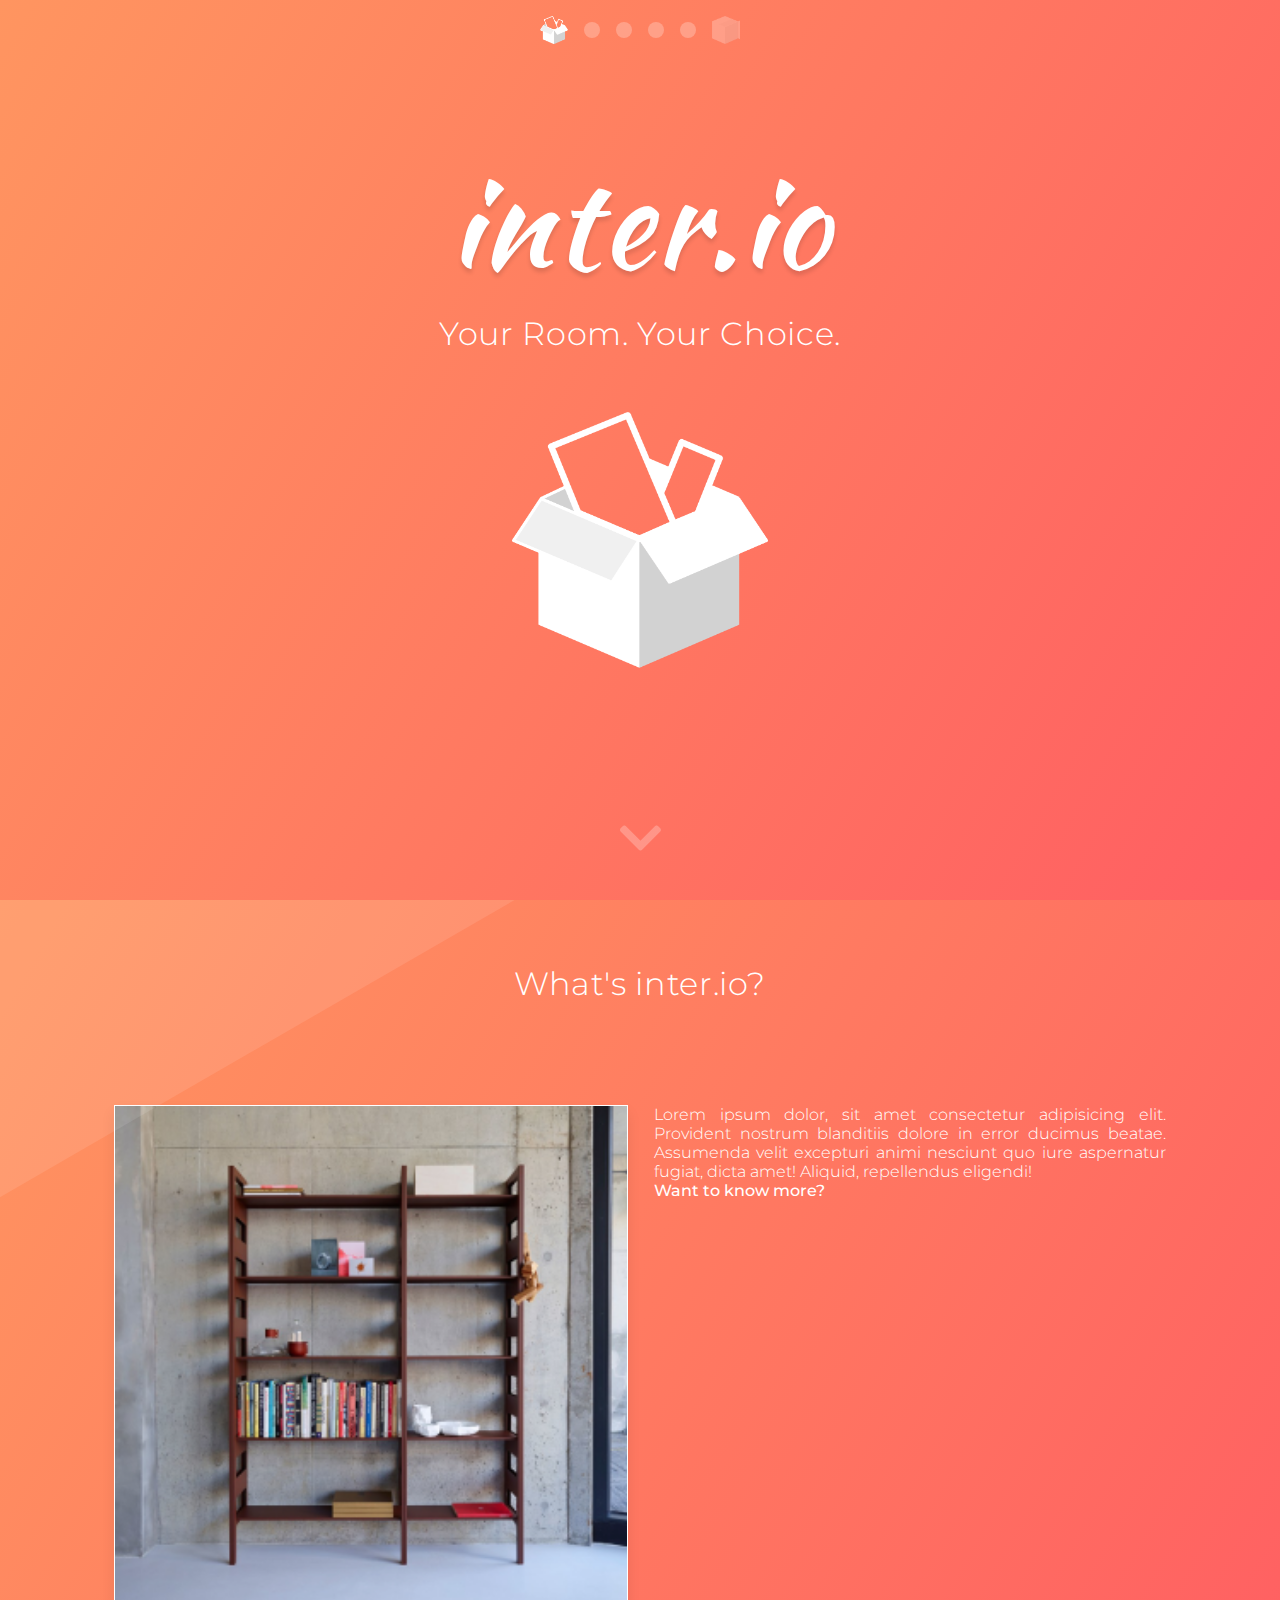
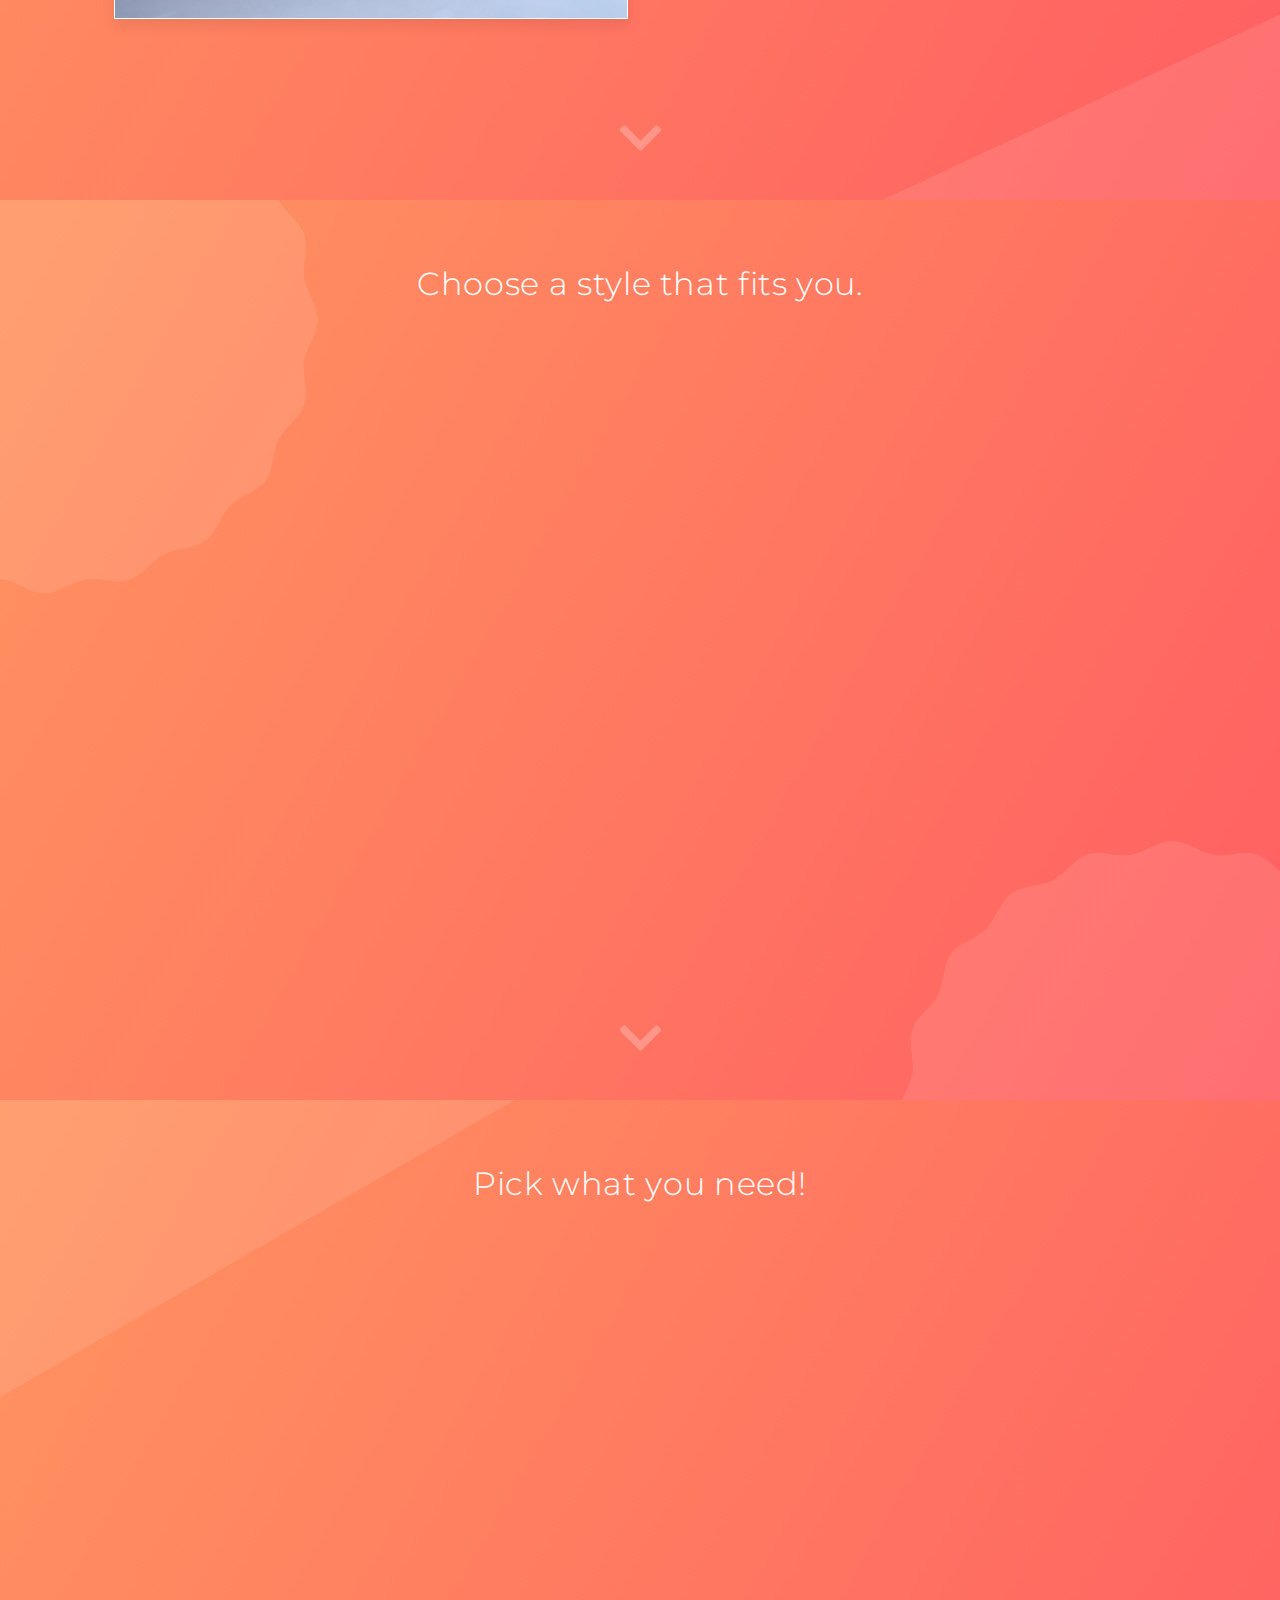
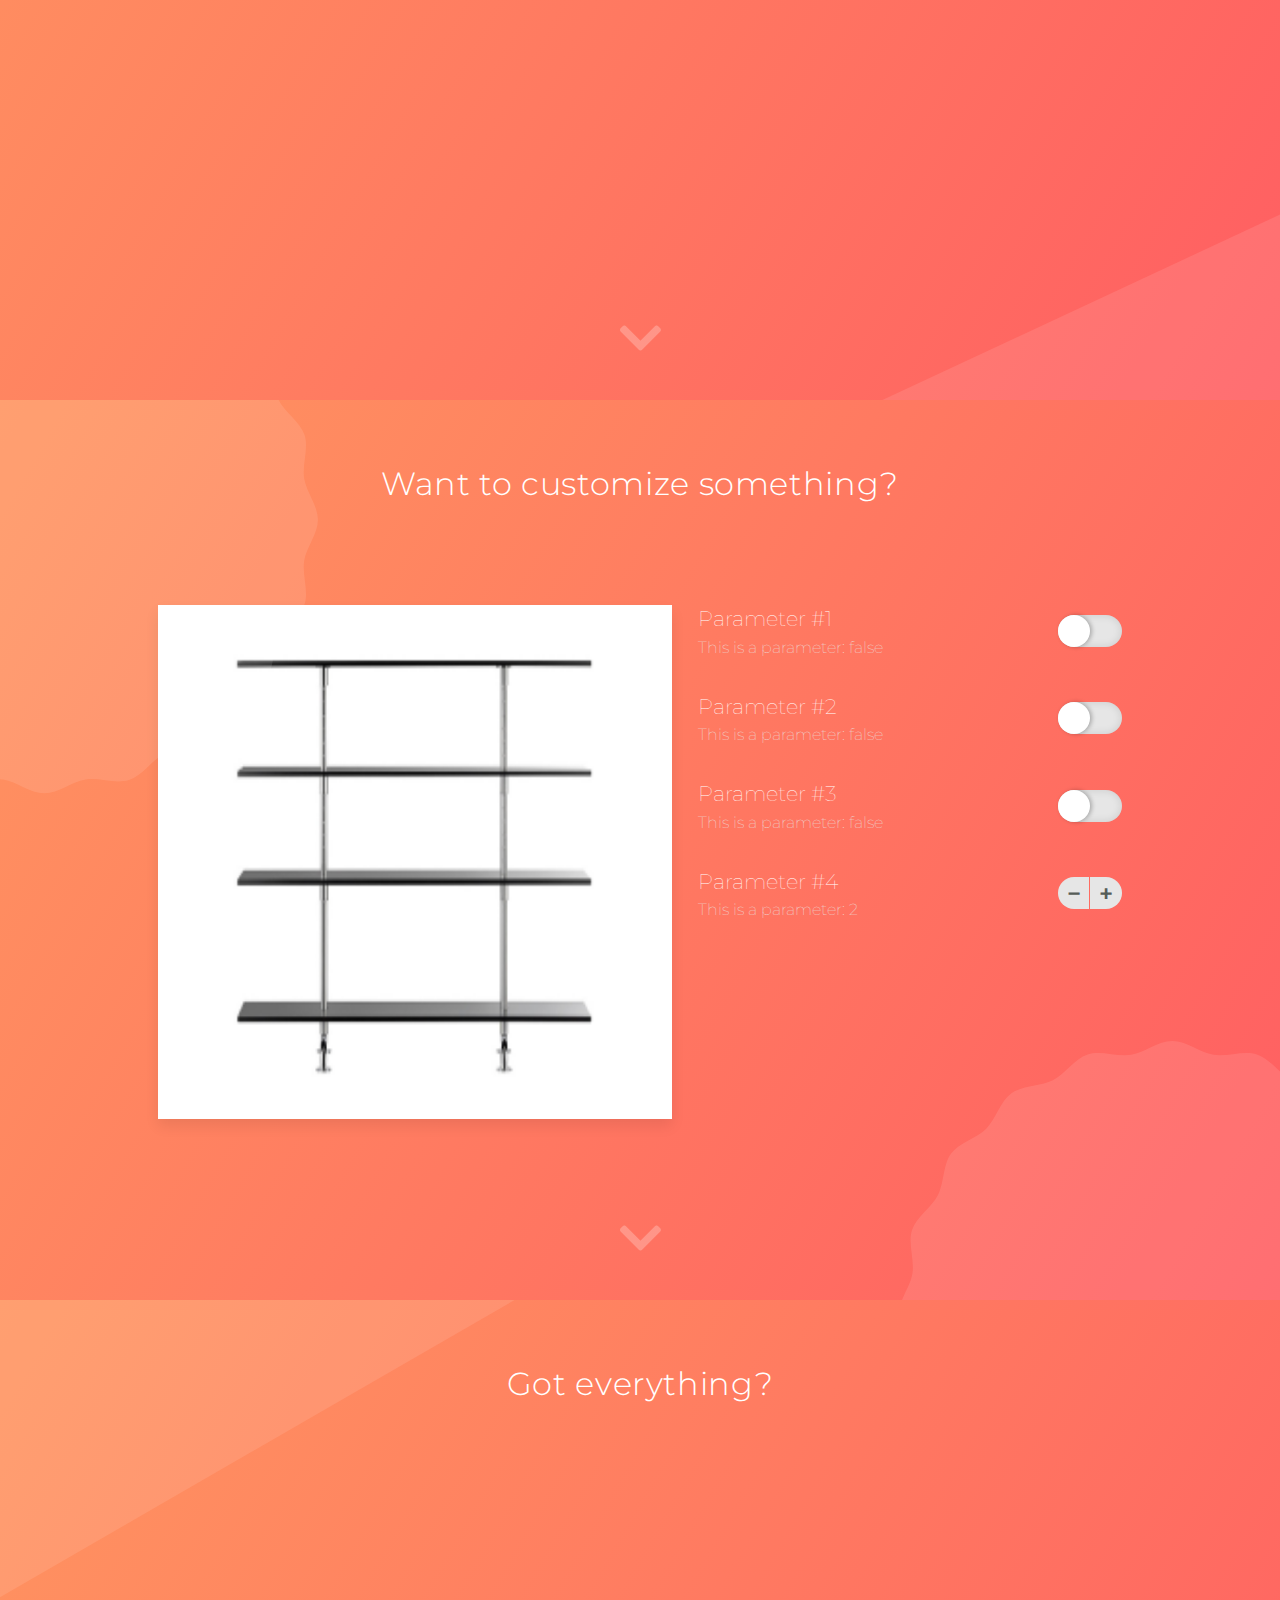
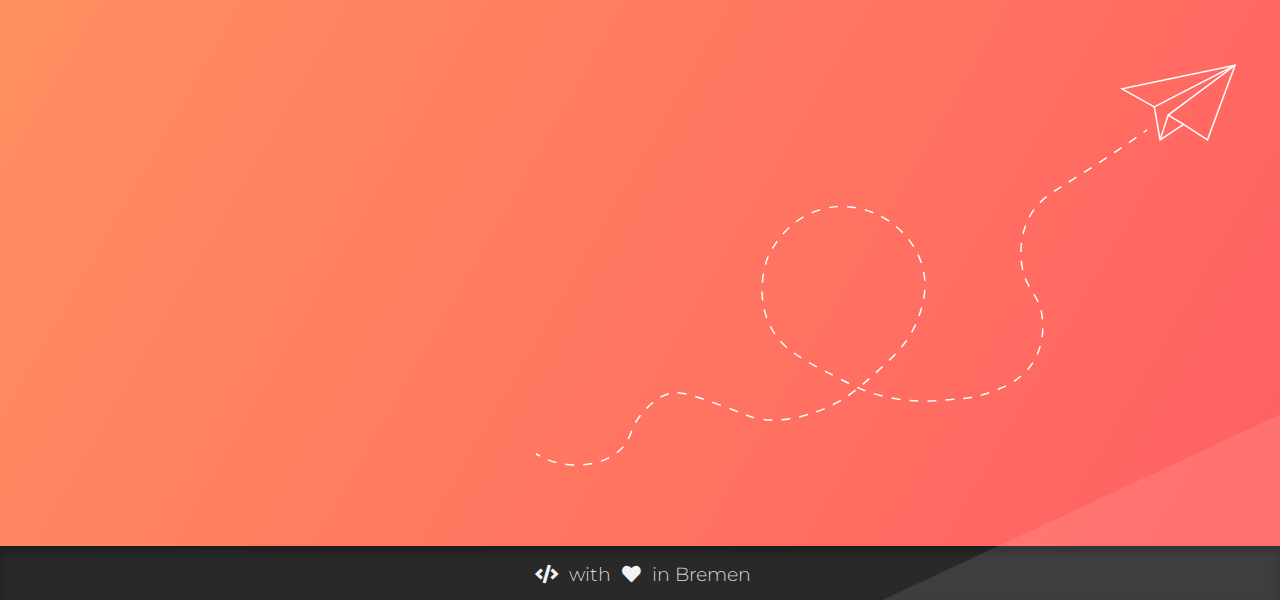
==== index.html @ 87b766ca "Limit number input from 0..10, just a crude hack for now" ====
<!--
    inter.io
    Gestaltung II Projekt - HS Bremen - Andreas Teufel
    Jonathan Verbeek
    David Bollmann
-->

<!DOCTYPE html>
<html lang="en">
    <head>
        <!-- Meta Data Tags -->
        <meta charset="UTF-8">
        <meta name="viewport" content="width=device-width, initial-scale=1.0, shrink-to-fit=no">
        <meta http-equiv="X-UA-Compatible" content="ie=edge">
        <title>inter.io</title>

        <!-- Fonts -->
        <link href="https://fonts.googleapis.com/css?family=Kaushan+Script|Montserrat:300,400,500&display=swap" rel="stylesheet">

        <!-- Icons -->
        <link rel="stylesheet" href="https://use.fontawesome.com/releases/v5.0.6/css/all.css">

        <!-- Stylesheets -->
		<link rel="stylesheet" href="assets/css/main.css">
		<link rel="stylesheet" href="assets/css/info.css">
		<link rel="stylesheet" href="assets/css/styles.css">
		<link rel="stylesheet" href="assets/css/packages.css">
		<link rel="stylesheet" href="assets/css/customization.css">
		<link rel="stylesheet" href="assets/css/responsive.css">

        <!-- Favicon -->
        <link rel="icon" href="assets/img/interio-logo-large.png">
        <link rel="shortcut icon" href="assets/img/interio-logo-large.png">
    </head>
    <body>
		<!-- Navbar -->
		<div class="navbar">
			<div class="container" id="navbar-container">
				<div class="link begin active"></div>
				<div class="link"></div>
				<div class="link"></div>
				<div class="link"></div>
				<div class="link"></div>
				<div class="link end"></div>
			</div>
		</div>

		<!-- Welcome Page -->
        <section id="page0">
            <div class="page-container">
				<div class="slogan">
					<h1>inter.io</h1>
					<h2>Your Room. Your Choice.</h2>
				</div>
				<div class="interio-logo"></div>
				<div class="arrow-container" style="top: 90vh;">
					<a class="fa fa-chevron-down" href="#page1"></a>
				</div>
            </div>
		</section>
		
		<!-- Info Page -->
        <section id="page1">
			<div class="deco-container">
				<div class="deco-block"></div>
				<div class="deco-block"></div>
			</div>
			<div class="page-container">
				<h2 class="page-heading">What's inter.io?</h2>
				<div class="info-container">
					<div class="left">
						<img class="info-img" src="assets/img/placeholder.png">
					</div>
					<div class="right">
						<p class="info-text">Lorem ipsum dolor, sit amet consectetur adipisicing elit. Provident nostrum blanditiis dolore in error ducimus beatae. Assumenda velit excepturi animi nesciunt quo iure aspernatur fugiat, dicta amet! Aliquid, repellendus eligendi!
							<br/><a href="about.html">Want to know more?</a>
						</p>
					</div>
				</div>
				<div class="arrow-container" style="top: 190vh;">
					<a class="fa fa-chevron-down" href="#page2"></a>
				</div>
			</div>
		</section>

		<!-- Style Selection Page -->
        <section id="page2">
			<div class="deco-container">
				<div class="deco-zigzag"></div>
				<div class="deco-zigzag"></div>
			</div>
			<div class="page-container">
				<h2 class="page-heading">Choose a style that fits you.</h2>
				<div class="style-container" id="style-container">
					<div class="style">
						<svg class="progress-ring" height="264" width="264" overflow="visible">
							<circle class="progress-ring-circle" stroke="white" stroke-width="2" fill="transparent" r="138" cx="128" cy="128"/>
						</svg>
						<img class="style-img" src="assets/img/placeholder.png" onclick="styles.handleStyleClicked(0);">
					</div>
					<div class="style">
						<svg class="progress-ring" height="264" width="264" overflow="visible">
							<circle class="progress-ring-circle" stroke="white" stroke-width="2" fill="transparent" r="138" cx="128" cy="128"/>
						</svg>
						<img class="style-img" src="assets/img/placeholder.png" onclick="styles.handleStyleClicked(1);">
					</div>
					<div class="style">
						<svg class="progress-ring" height="264" width="264" overflow="visible">
							<circle class="progress-ring-circle" stroke="white" stroke-width="2" fill="transparent" r="138" cx="128" cy="128"/>
						</svg>
						<img class="style-img" src="assets/img/placeholder.png" onclick="styles.handleStyleClicked(2);">
					</div>
				</div>
				<div class="style-info-container" id="style-info-container">
					<div class="arrow" id="style-info-container-arrow"></div>
					<h2 id="style-info-name">Style Name</h2>
					<p id="style-info-desc">Lorem ipsum dolor sit amet, consectetur adipisicing elit. Veritatis praesentium similique quis omnis veniam placeat eaque optio nemo eum qui, vel earum perspiciatis, magnam dolor minus aliquid tempora rerum alias?</p>
				</div>
				<div class="arrow-container" style="top: 290vh;">
					<a class="fa fa-chevron-down" href="#page3"></a>
				</div>
			</div>
		</section>

		<!-- Package Selection Page -->
        <section id="page3">
			<div class="deco-container">
				<div class="deco-block"></div>
				<div class="deco-block"></div>
			</div>
			<div class="page-container">
				<h2 class="page-heading">Pick what you need!</h2>
				<div class="package-container" id="package-container">
					<div class="package">
						<img class="package-img" src="assets/img/placeholder.png" onclick="packages.handlePackageClicked(0);">
						<!--<div class="package-overlay">
							<i class="fa fa-search"></i>
						</div>-->
						<div class="package-color-container">
							<div class="package-color" style="background-color: #da0c0c;" onclick="packages.selectColorOptions(0);"><i class="fa fa-check"></i></div>
							<div class="package-color" style="background-color: #ebebeb;" onclick="packages.selectColorOptions(1);"><i class="fa fa-check dark"></i></div>
							<div class="package-color" style="background-color: #1a1a1a;" onclick="packages.selectColorOptions(2);"><i class="fa fa-check"></i></div>
						</div>
					</div>
					<div class="package">
						<img class="package-img" src="assets/img/placeholder.png" onclick="packages.handlePackageClicked(1);">
						<div class="package-color-container">
							<div class="package-color" style="background-color: #da0c0c;" onclick="packages.selectColorOptions(3);"><i class="fa fa-check"></i></div>
							<div class="package-color" style="background-color: #ebebeb;" onclick="packages.selectColorOptions(4);"><i class="fa fa-check dark"></i></div>
							<div class="package-color" style="background-color: #1a1a1a;" onclick="packages.selectColorOptions(5);"><i class="fa fa-check"></i></div>
						</div>
					</div>
					<div class="package">
						<img class="package-img" src="assets/img/placeholder.png" onclick="packages.handlePackageClicked(2);">
						<div class="package-color-container">
							<div class="package-color" style="background-color: #da0c0c;" onclick="packages.selectColorOptions(6);"><i class="fa fa-check"></i></div>
							<div class="package-color" style="background-color: #ebebeb;" onclick="packages.selectColorOptions(7);"><i class="fa fa-check dark"></i></div>
							<div class="package-color" style="background-color: #1a1a1a;" onclick="packages.selectColorOptions(8);"><i class="fa fa-check"></i></div>
						</div>
					</div>
					<div class="package">
						<img class="package-img" src="assets/img/placeholder.png" onclick="packages.handlePackageClicked(3);">
						<div class="package-color-container">
							<div class="package-color" style="background-color: #da0c0c;" onclick="packages.selectColorOptions(9);"><i class="fa fa-check"></i></div>
							<div class="package-color" style="background-color: #ebebeb;" onclick="packages.selectColorOptions(10);"><i class="fa fa-check dark"></i></div>
							<div class="package-color" style="background-color: #1a1a1a;" onclick="packages.selectColorOptions(11);"><i class="fa fa-check"></i></div>
						</div>
					</div>
				</div>
				<div class="package-info-container" id="package-info-container">
					<div class="arrow" id="package-info-container-arrow"></div>
					<h2 id="package-info-name">Style Name</h2>
					<p id="package-info-desc">Lorem ipsum dolor sit amet, consectetur adipisicing elit. Veritatis praesentium similique quis omnis veniam placeat eaque optio nemo eum qui, vel earum perspiciatis, magnam dolor minus aliquid tempora rerum alias?</p>
				</div>
				<div class="arrow-container" style="top: 390vh;">
					<a class="fa fa-chevron-down" href="#page4"></a>
				</div>
			</div>
		</section>

		<!-- Options Selection Page -->
        <section id="page4">
			<div class="deco-container">
				<div class="deco-zigzag"></div>
				<div class="deco-zigzag"></div>
			</div>
			<div class="page-container">
				<h2 class="page-heading">Want to customize something?</h2>
				<div class="customize-container">
					<div class="left">
						<img class="customize-preview" src="assets/img/shelf-placeholder.png">
					</div>
					<div class="right">
						<div class="customize-parameters">
							<div class="slot">
								<div class="slot-texts">
									<p class="slot-title" id="param-title-1">Parameter Name</p>
									<p class="slot-desc" id="param-desc-1">Parameter Description</p>
								</div>
								<div class="slot-input">
									<div class="switch" onclick="customization.toggleSwitch(0, event);">
										<div class="switch-thumb"></div>
									</div>
								</div>
							</div>
							<div class="slot">
								<div class="slot-texts">
									<p class="slot-title" id="param-title-2">Parameter Name</p>
									<p class="slot-desc" id="param-desc-2">Parameter Description</p>
								</div>
								<div class="slot-input">
									<div class="switch" onclick="customization.toggleSwitch(1, event);">
										<div class="switch-thumb"></div>
									</div>
								</div>
							</div>
							<div class="slot">
								<div class="slot-texts">
									<p class="slot-title" id="param-title-3">Parameter Name</p>
									<p class="slot-desc" id="param-desc-3">Parameter Description</p>
								</div>
								<div class="slot-input">
									<div class="switch" onclick="customization.toggleSwitch(2, event);">
										<div class="switch-thumb"></div>
									</div>
								</div>
							</div>
							<div class="slot">
								<div class="slot-texts">
									<p class="slot-title" id="param-title-4">Parameter Name</p>
									<p class="slot-desc" id="param-desc-4">Parameter Description</p>
								</div>
								<div class="slot-input">
									<div class="number">
										<div class="number-button decrease" id="number-decrease-4" onclick="customization.decreaseNumber(3);"><p>&minus;</p></div>
										<div class="number-button increase" id="number-increase-4" onclick="customization.increaseNumber(3);"><p>+</p></div>
									</div>
								</div>
							</div>
						</div>
					</div>
				</div>
				<div class="arrow-container" style="top: 490vh;">
					<a class="fa fa-chevron-down" href="#page5"></a>
				</div>
			</div>
		</section>

		<!-- Checkout Page -->
        <section id="page5">
			<div class="deco-container">
				<div class="deco-block"></div>
				<div class="deco-block"></div>
				<div class="paper-plane"></div>
			</div>
			<div class="page-container">
				<h2 class="page-heading">Got everything?</h2>
				<div class="footer" style="top: 594vh;">
					<div class="footer-container">
						<i class="fa fa-code"></i>  with  <i class="fa fa-heart"></i>  in Bremen
					</div>
				</div>
			</div>
		</section>
		
		<!-- Scripts -->
		<script src="assets/js/chooseStyle.js"></script>
		<script src="assets/js/choosePackage.js"></script>
		<script src="assets/js/customization.js"></script>
		<script src="assets/js/anim.js"></script>
		<script src="assets/js/main.js"></script>
    </body>
</html>
---- assets/css/main.css ----
/*
    inter.io
    Gestaltung II Projekt - HS Bremen - Andreas Teufel
    Jonathan Verbeek
    David Bollmann
*/

/* Variables */
:root {
    --interio-one: #ff9560;
    --interio-two: #ff5e62;
    --interio-blue: #77a5ff;
	--interio-gradient: linear-gradient(120deg, var(--interio-one), var(--interio-two));
	
	--anim-veryfast: 0.05s;
    --anim-fast: 0.1s;
    --anim-medfast: 0.2s;
	--anim-medium: 0.25s;

	--slight-shadow: #00000014 0px 7px 13px 0px;
	--slight-shadow-darker: #00000052 0px 7px 13px 0px;
}

/* General */
body {
    margin: 0;
    overflow-y: scroll;
    scroll-behavior: smooth;
    scroll-snap-type: y mandatory;

    font-family: 'Montserrat', sans-serif;
    color: white;
    font-size: 18pt;
}

section {
    height: 100vh;
    width: 100%;
    scroll-snap-align: center;
    background: var(--interio-gradient);
    border-bottom: 0px dashed white;
}

a {
    color: white;
    text-decoration: none;
}

/* Navbar */
.navbar {
	position: fixed;
	height: 6vh;
	width: 100%;
	text-align: center;
    vertical-align: middle;
}

.navbar>.container {
	display: inline-block;
	padding-top: 16px;
}

.navbar>.container>.link {
	float: left;
	width: 16px;
	height: 16px;
	margin-left: 8px;
	margin-right: 8px;
	margin-top: 6px;
	background-color: white;
	opacity: 0.25;
	border-radius: 50%;
}

@keyframes bounce {
    0% {
        transform: translateY(0%);
    }
    50% {
        transform: translateY(-100%);
    }
    100% {
        transform: translateY(0%);
    }
}

.navbar>.container>.link.active {
    opacity: 1;
    animation: linear bounce var(--anim-medfast);
}

.navbar>.container>.link.begin {
	width: 28px;
	height: 28px;
	margin-top: 0;
	background-image: url("../img/interio-logo-large.png");
	background-size: contain;
	background-color: transparent;
	border-radius: 0;
}

.navbar>.container>.link.end {
	width: 28px;
	height: 28px;
	margin-top: 0;
	background-image: url("../img/interio-logo-closed-large.png");
	background-size: contain;
	background-color: transparent;
	border-radius: 0;
}

/* Decoration */
.deco-container {
	width: 100%;
	height: 100%;
	position: absolute;
	overflow: hidden;
	pointer-events: none;
	z-index: 5;
}

.deco-container>.deco-block {
	width: 800px;
	height: 400px;
	background-color: white;
	opacity: 0.1;
	position: absolute;
}

.deco-container>.deco-block:first-child {
	float: left;
	transform: rotate(-30deg);
	position: absolute;
    left: -25%;
    top: -20%;
}

.deco-container>.deco-block:nth-child(2) {
	float: right;
	transform: rotate(-25deg);
	position: absolute;
    bottom: -25%;
    right: -33%;
}

.deco-container>.deco-zigzag {
    background-image: url(../img/zigzag.svg);
    width: 600px;
	height: 600px;
	position: absolute;
	opacity: 0.1;
}

.deco-container>.deco-zigzag:first-child {
	float: left;
    left: -20%;
	top: -20%;
}

.deco-container>.deco-zigzag:nth-child(2) {
    float: right;
    right: -15%;
    bottom: -35%;
}

.deco-container>.paper-plane {
    background-image: url(../img/paper-plane.svg);
    width: 768px;
    height: 768px;
    right: 0%;
    bottom: -5%;
    background-repeat: no-repeat;
    position: absolute;
}

/* Layout */
.page-container {
    width: 100%;
	height: 100%;
	text-align: center;
}

.arrow-container {
	position: absolute;
    bottom: 2%;
    width: 100%;
    font-size: 36pt;
    font-weight: 100;
	opacity: 0.25;
}

.arrow-container.active {
	opacity: 1;
}

.arrow-container>i {
	cursor: pointer;
}

/* Basic Text Styling */
h1 {
	font-family: 'Kaushan Script';
	font-size: 96pt;
	font-weight: normal;
	font-style: normal;
	text-shadow: 0 4px 4px #00000022;
	margin: 0;
	letter-spacing: 0.02em;
}

h2 {
	font-family: 'Montserrat';
	font-size: 24pt;
	font-weight: 300;
	font-style: normal;
	letter-spacing: 0.02em;
	margin: 0;
}

h2.page-heading {
	padding-top: 5%;
}

/* Footer */
.footer {
    background-color: #292929;
    box-shadow: inset #00000054 0px 5px 10px 0px;
	height: 6vh;
	width: 100%;
    font-size: 14pt;
    font-weight: 300;
    text-align: center;
	color: #d6d6d6;
	position: absolute;
}

.footer-container {
    padding-top: 17px;
}

.footer-container>i {
    color: #f3f3f3;
    padding-left: 6px;
    padding-right: 6px;
}
---- assets/css/info.css ----
/*
    inter.io
    Gestaltung II Projekt - HS Bremen - Andreas Teufel
    Jonathan Verbeek
    David Bollmann
*/

.interio-logo {
    background-image: url(../img/interio-logo-large.png);
    width: 100%;
    height: 256px;
    background-repeat: no-repeat;
    background-size: 256px 256px;
    background-position: center;
	margin: 0;
	position: absolute;
	top: 60%;
	left: 50%;
	transform: translate(-50%, -50%);
}

.slogan {
	text-align: center;
	padding-top: 10%;
	/*position: absolute;*/
    width: 100%;
}

.info-container {
    justify-content: center;
    display: flex;
    padding-top: 8%;
}

.info-container>.left {
    float: left;
    padding-right: 2%;
}

.info-container>.right {
    float: right;
    max-width: 512px;
}

.info-img {
	width: 512px;
	height: 512px;
    border: 1px solid white;
    box-shadow: var(--slight-shadow);
}

.info-text {
	text-align: justify;
    font-size: 12pt;
    font-weight: 300;
    margin: 0;
    color: #ffffff;
}

.info-text>a {
	color: #ffffff;
    font-weight: 500;
}
---- assets/css/styles.css ----
/*
    inter.io
    Gestaltung II Projekt - HS Bremen - Andreas Teufel
    Jonathan Verbeek
    David Bollmann
*/

.style-container {
	display: grid;
	grid-template-columns: repeat(3, 1fr);
	grid-column-gap: 100px;
	grid-row-gap: 50px;
	justify-items: center;
	position: absolute;
	top: 250%;
	left: 50%;
	transform: translate(-50%, -50%);
	transition: var(--anim-veryfast) linear top;
}

.style-container>.style {
    /*border: 2px dashed white;*/
    border-radius: 50%;
    width: 256px;
    height: 256px;
	padding: 4px;
    transition: var(--anim-fast) linear transform;
}

.style-container>.style>img {
    transform: scale(0);
}

.style-container>.style>.style-img {
	width: inherit;
	height: inherit;
    border-radius: inherit;
    box-shadow: var(--slight-shadow);
}

.style-container>.style>.style-img:hover {
    transform: scale(1.1) !important;
}

.style-container>.style:hover {
	box-shadow: var(--slight-shadow-darker);
	/*transform: scale(1.1);*/
}

.style-info-container {
	width: 100%;
    height: 35%;
    background-color: #353535;
	box-shadow: inset #0000003b 0 9px 20px 0px;
	position: absolute;
	top: 290%;
	opacity: 0;
	pointer-events: none;
	transition: var(--anim-fast) linear top, opacity;
    left: 50%;
    transform: translate(-50%, -50%);
    z-index: 5;
}

.style-info-container>.arrow {
    content: " ";
    position: absolute;
    bottom: 100%;
    border-width: 32px;
    border-style: solid;
    border-color: transparent transparent #2b2b2b transparent;
    margin-left: -5px;
	margin-bottom: -1px;
	transition: var(--anim-fast) linear left;
}

.style-info-container>h2 {
	color: white;
	padding-top: 0.5em;
}

.style-info-container>p {
	color: #8a8a8a;
	padding-left: 2em;
	padding-right: 2em;
	font-size: 12pt;
}

.progress-ring {
    position: absolute;
}

.progress-ring-circle {
    transition: 0.2s all;
    /*transform: rotate(-90deg);*/
    transform-origin: 128px 128px;

    /* High numbers make it invisible */
    stroke-dasharray: 1000;
    stroke-dashoffset: 1000;
}
---- assets/css/packages.css ----
/*
    inter.io
    Gestaltung II Projekt - HS Bremen - Andreas Teufel
    Jonathan Verbeek
    David Bollmann
*/

.package-container {
    display: grid;
	grid-template-columns: repeat(4, 1fr);
	grid-column-gap: 70px;
	grid-row-gap: 100px;
	justify-items: center;
	position: absolute;
	top: 350%;
	left: 50%;
	transform: translate(-50%, -50%);
	transition: var(--anim-veryfast) linear top;   
}

.package-container>.package {
    width: 256px;
    height: 256px;
	border: 1px solid white;
	padding: 0px;
	transition: linear var(--anim-fast) transform, opacity;
    box-shadow: var(--slight-shadow);
    /*border-radius: 50%;*/
    opacity: 0;
}

.package-container>.package:hover {
    /*transform: scale(1.1);*/
    transform: translateY(-10%) !important;
	box-shadow: var(--slight-shadow-darker);
}

.package-container>.package.selected {
    transform: translateY(-10%) !important;
    box-shadow: var(--slight-shadow-darker);
}

.package-container>.package>.package-img {
    width: inherit;
    height: inherit;
    position: absolute;
    transform: translate(-50%, 0);
    border-radius: inherit;
}

.package-container>.package>.package-overlay {
    position: absolute;
    width: 256px;
    height: 256px;
    background-color: #0000004d;
    justify-content: center;
    align-items: center;
    font-size: 36pt;
    display: flex;
    opacity: 0;
    transition: var(--anim-fast) linear opacity;
}

.package-container>.package>.package-overlay:hover {
    opacity: 1;
}

.package-info-container {
	width: 100%;
    height: 35%;
    background-color: #353535;
	box-shadow: inset #0000003b 0 9px 20px 0px;
	position: absolute;
	top: 390%;
	opacity: 0;
	pointer-events: none;
	transition: var(--anim-fast) linear top, opacity;
    left: 50%;
    transform: translate(-50%, -50%);
    z-index: 5;    
}

.package-info-container>.arrow {
    content: " ";
    position: absolute;
    bottom: 100%;
    border-width: 32px;
    border-style: solid;
    border-color: transparent transparent #2b2b2b transparent;
    margin-left: -5px;
	margin-bottom: -1px;
	transition: var(--anim-fast) linear left;
}

.package-info-container>h2 {
	color: white;
	padding-top: 0.5em;
}

.package-info-container>p {
	color: #8a8a8a;
	padding-left: 2em;
	padding-right: 2em;
	font-size: 12pt;
}

.package-info-container>.info-container {
    justify-content: center;
    display: flex;
    padding-top: 1%;
}

.package-color-container {
	position: relative;
    margin-top: 100%;
    width: 100%;
    display: flex;
    justify-content: center;
    margin-right: 6px; /* For anim it's -20px */
    transition: linear 0.1s margin-right;
}

.package-color-container:hover {
    /*margin-right: 6px;*/
}

.package-color-container>.package-color {
	width: 32px;
    height: 32px;
	background-color: black;
	/*border: 1px solid #ffffffc4;*/
	box-shadow: #00000014 0px 7px 8px 0px;
    position: relative;
    border-radius: 50%;
    margin-right: inherit;
    margin-top: 5%;
}

.package-color-container>.package-color>i {
    font-size: 12pt;
    line-height: 0;
    padding: 0;
    margin: 0;
    color: transparent;
}

.package-color-container>.package-color>i.selected {
    color: #f5f5f5;
}

.package-color-container>.package-color>i.selected.dark {
    color: #222222;
}
---- assets/css/customization.css ----
/*
    inter.io
    Gestaltung II Projekt - HS Bremen - Andreas Teufel
    Jonathan Verbeek
    David Bollmann
*/

.customize-container {
    justify-content: center;
    display: flex;
    padding-top: 8%; 
}

.customize-container>.left {
    float: left;
    padding-right: 2%;
}

.customize-container>.right {
    float: right;
    max-width: 512px;
}

.customize-preview {
    width: 512px;
	height: 512px;
    border: 1px solid white;
    box-shadow: var(--slight-shadow);
}

.customize-parameters {

}

.customize-parameters>.slot {
    display: flex;
    margin-bottom: 1.5em;
}

.customize-parameters>.slot>.slot-texts {
    min-width: 15em;
}

.customize-parameters>.slot>.slot-texts>.slot-title {
    margin: 0;
    font-size: 16pt;
    font-weight: 100;
    text-align: left;
}

.customize-parameters>.slot>.slot-texts>.slot-desc {
    margin: 0;
    font-size: 12pt;
    color: #eaeaea;
    font-weight: 100;
    text-align: left;
    margin-top: 0.4em;
}

.customize-parameters>.slot>.slot-input {
    margin-top: 0.4em;
}

.switch {
    width: 64px;
    height: 32px;
    background-color: #e6e6e6;
    box-shadow: inset #0000001f 0 0 8px 0;
    border-radius: 16px;
    transition: linear 0.1s background-color;
}

.switch>.switch-thumb {
    width: 32px;
    height: 32px;
    background-color: #ffffff;
    box-shadow: #00000042 2px 0 4px 0px;
    border-radius: 50%;
    transition: linear 0.1s margin-left;
    pointer-events: none;
}

.switch.active {
    background-color: #565d58;
}

.switch>.switch-thumb.active {
    margin-left: 32px;
    box-shadow: #00000042 -2px 0 4px 0px;
}

.number {
    width: 64px;
    height: 32px;
    display: flex;
}

.number>.number-button {
    width: 32px;
    height: 32px;
    background-color: #e6e6e6;
    color: #565d58;
    transition: linear 0.1s background-color;
}

.number>.number-button.disabled {
    color: #b5b5b5;
    background-color: #cecece;
}

.number>.number-button>p {
    margin: 0;
    margin-top: 2px;
    font-weight: 600;
    pointer-events: none;
    user-select: none;
}

.number>.number-button:not(.disabled):hover {
    background-color: #565d58;
    color: white;    
}

.number>.number-button.decrease {
    border-radius: 16px 0 0 16px;
    border-right: 1px solid #ff6c61;
}

.number>.number-button.increase {
    border-radius: 0 16px 16px 0;
}
---- assets/css/responsive.css ----
/*
    inter.io
    Gestaltung II Projekt - HS Bremen - Andreas Teufel
    Jonathan Verbeek
    David Bollmann
*/

@media screen and (max-width: 1100px) {
    .deco-container {
        display: none;
    }

    h1 {
        font-size: 72pt;
    }

    h2 {
        font-size: 18pt;
    }

    .style-container {
        grid-template-columns: repeat(1, 1fr);
    }
    
    .style-container>.style {
        width: 200px;
        height: 200px;
    }
}
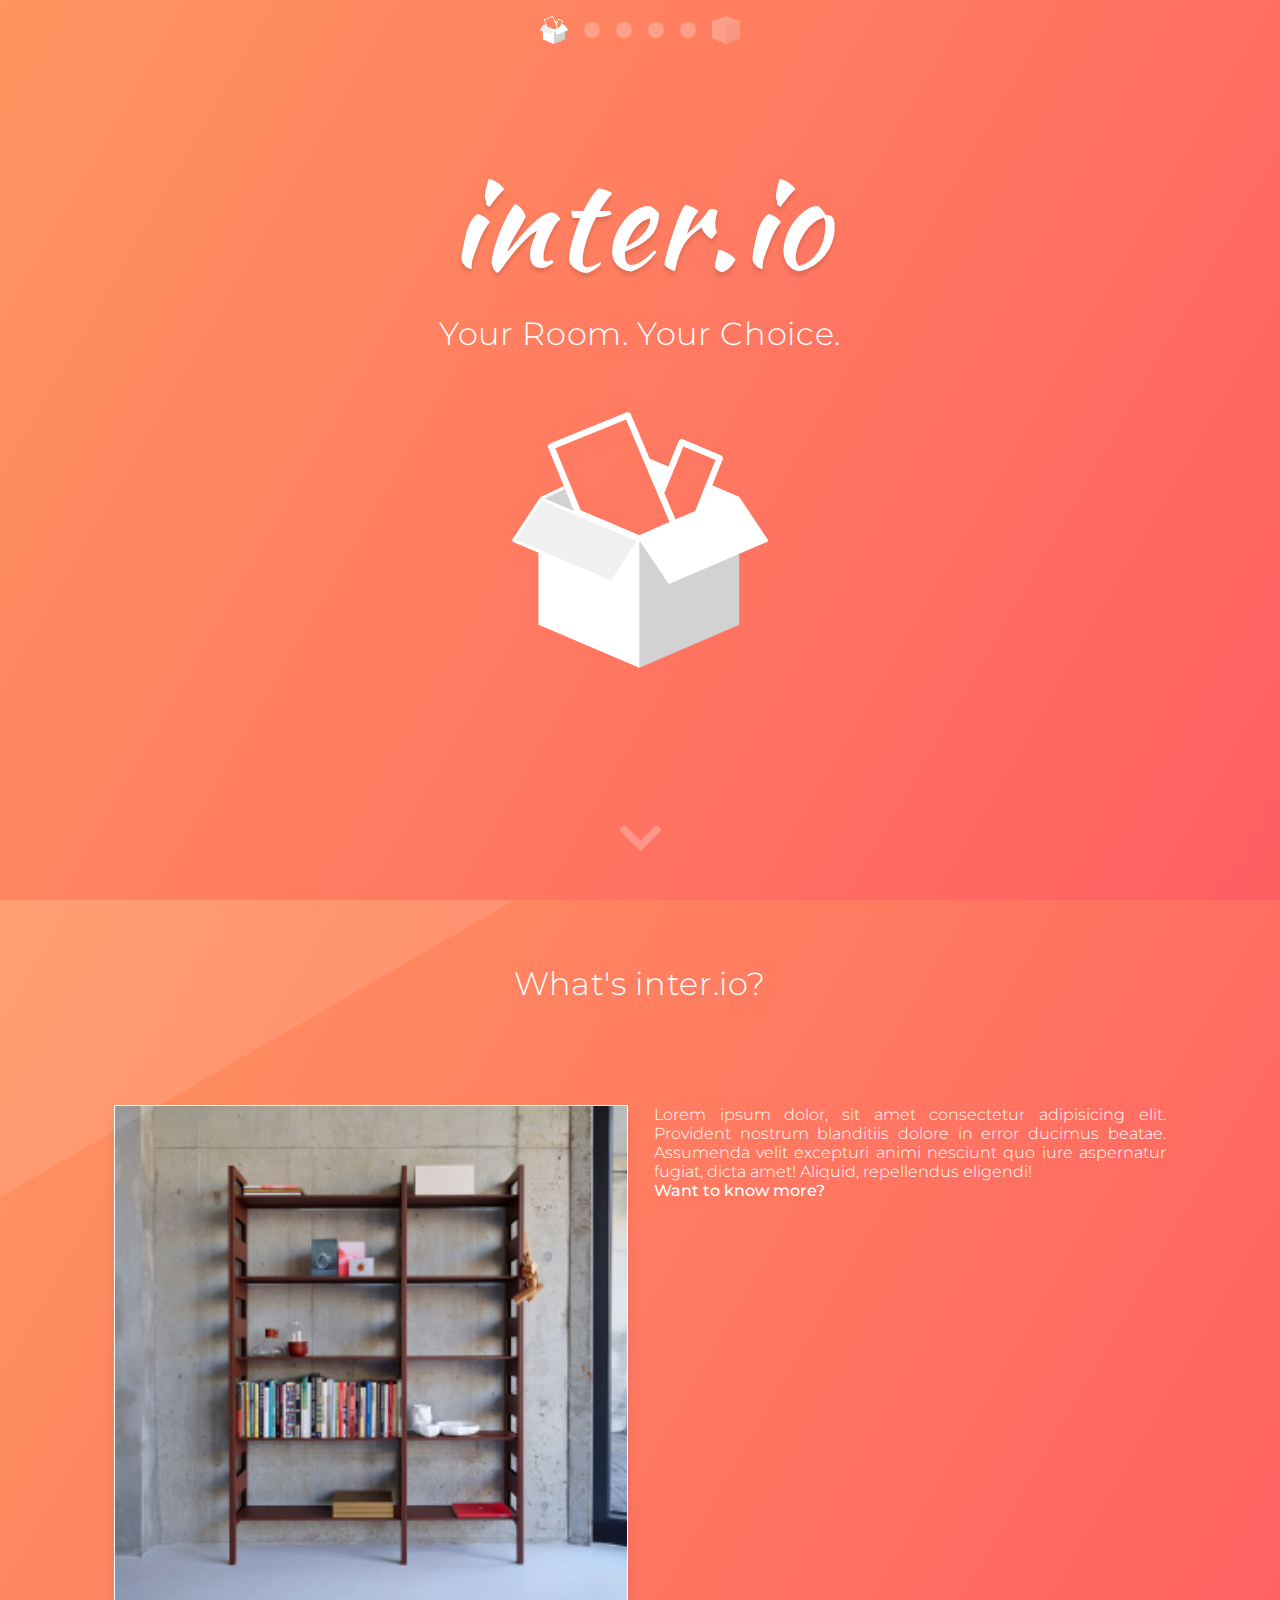
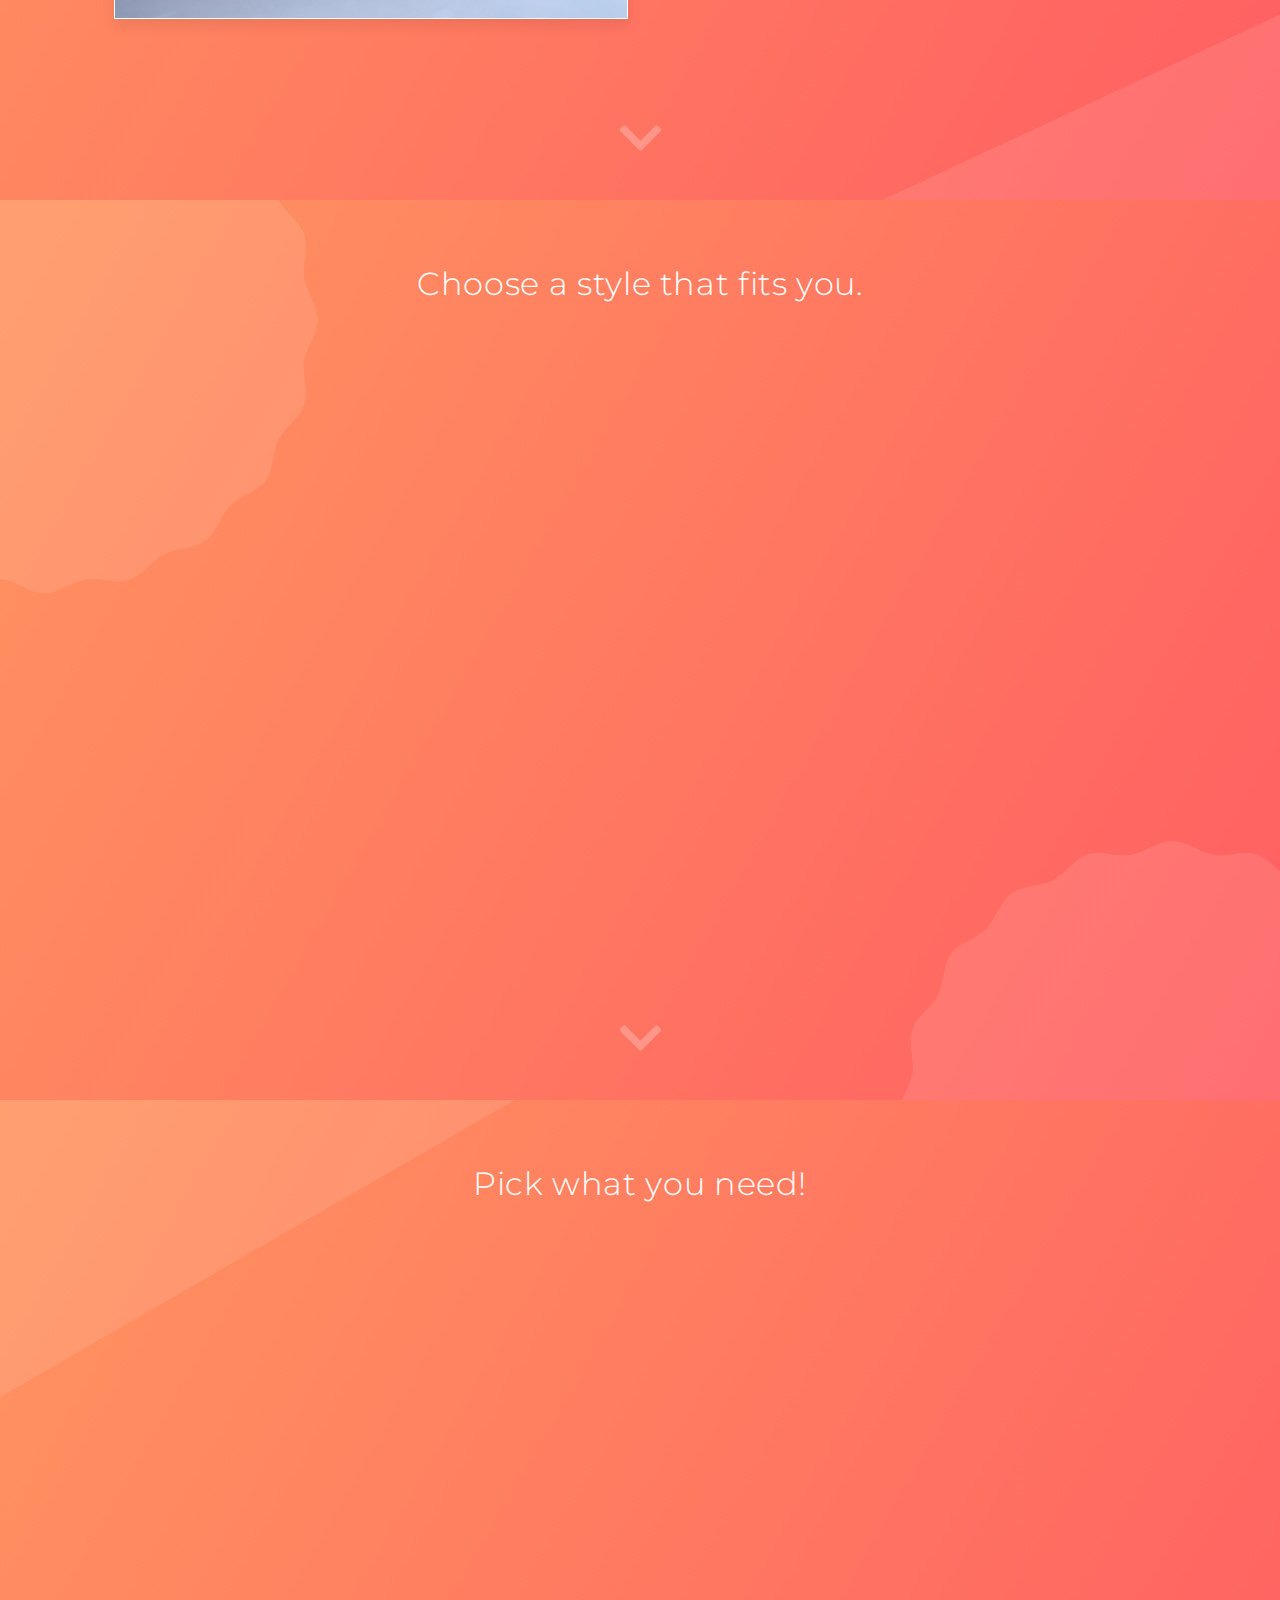
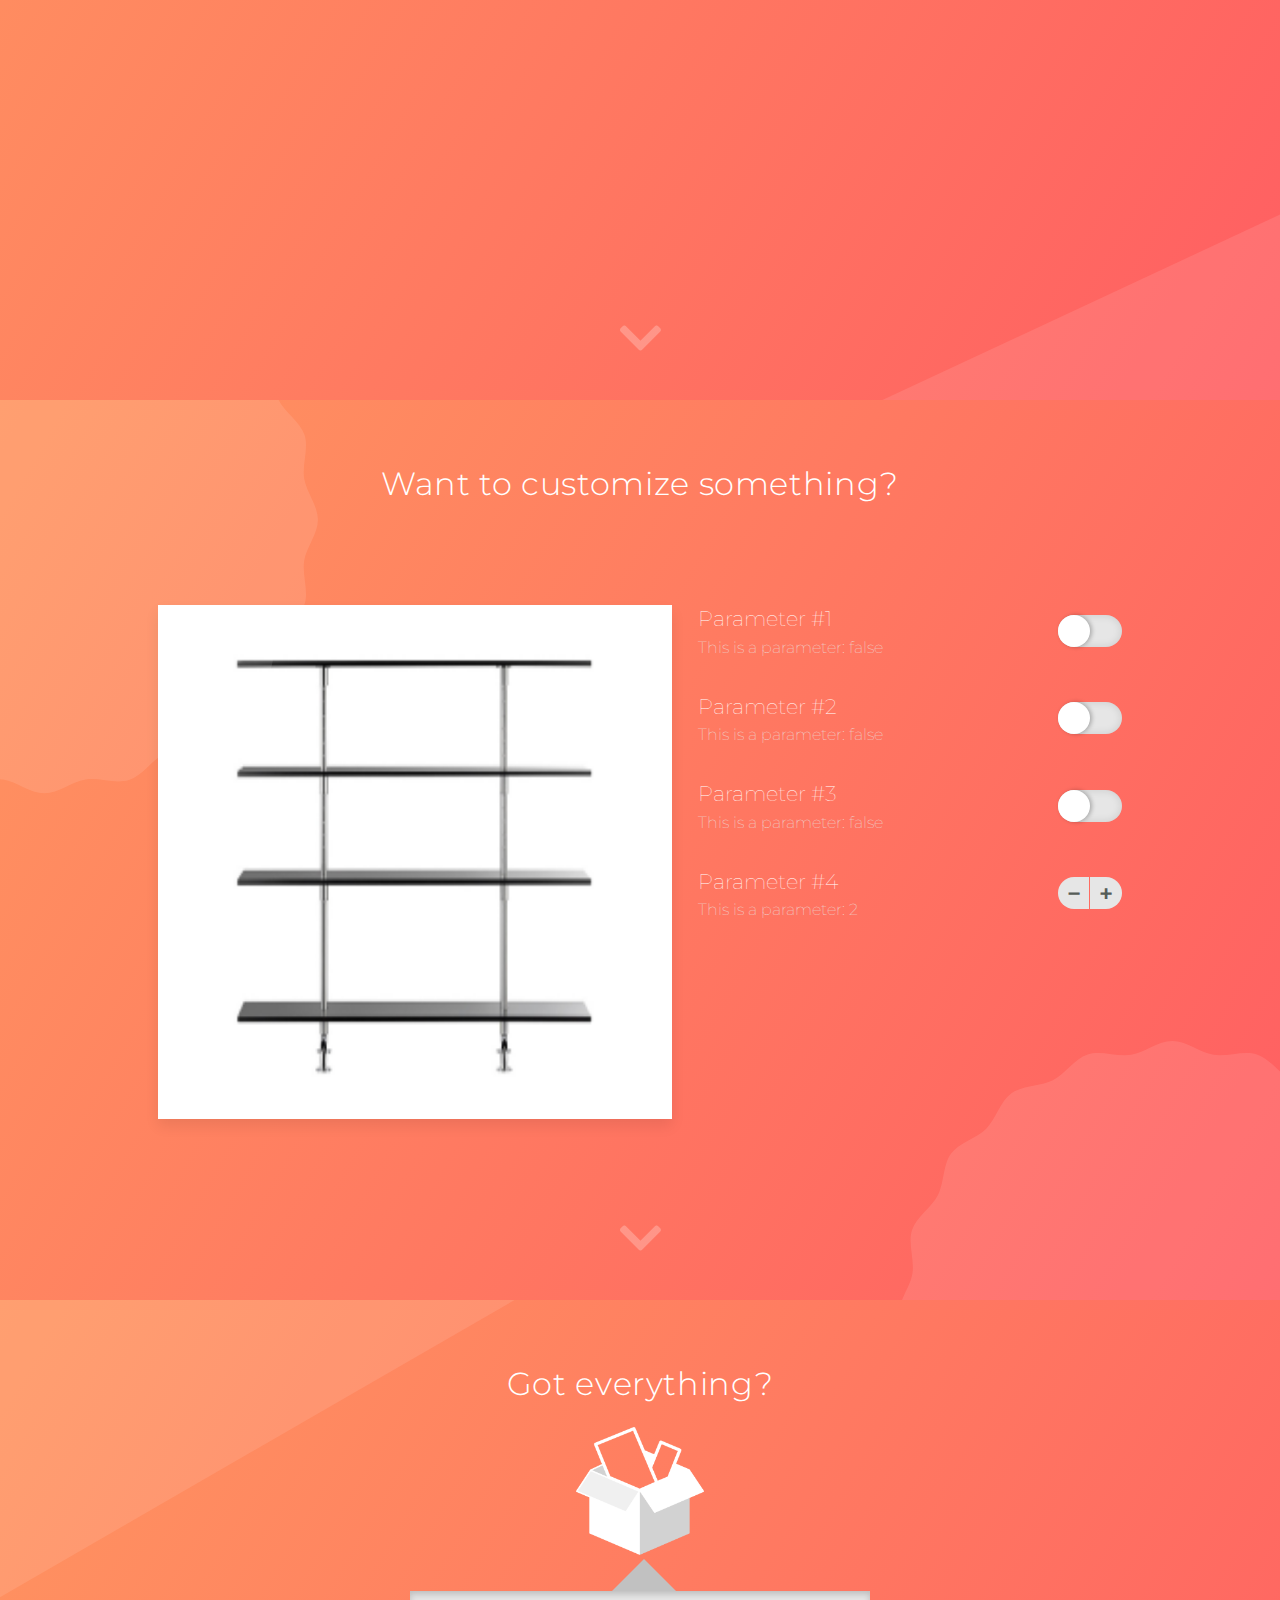
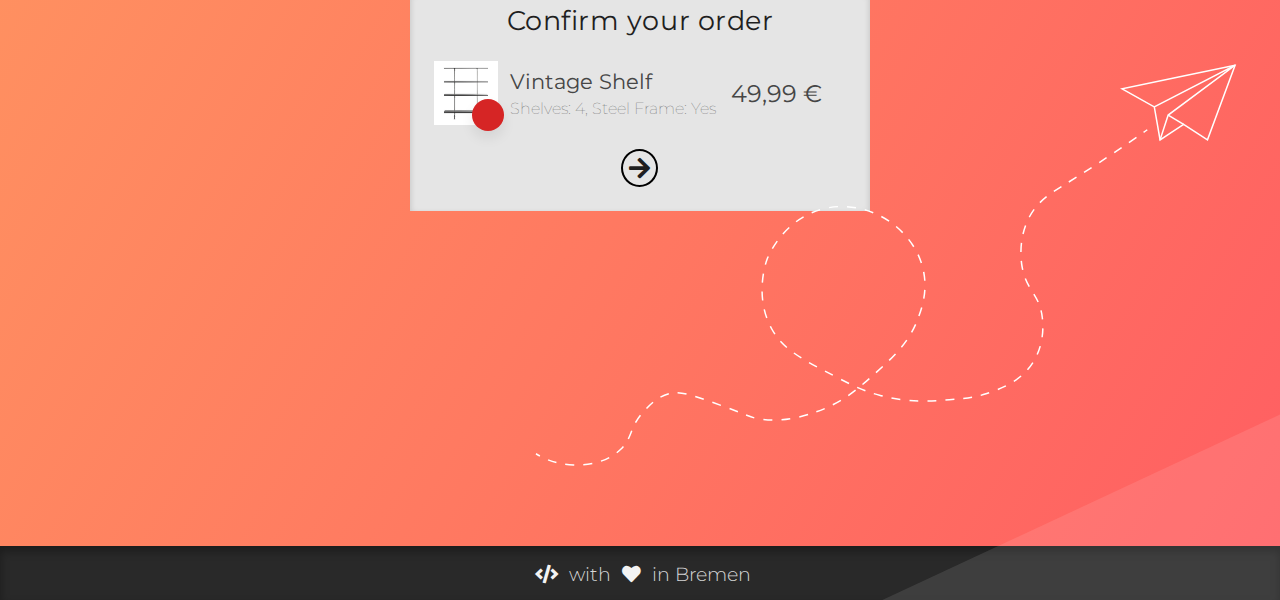
==== commit e0da9ad3: "Added checkout content" ====
--- a/index.html
+++ b/index.html
@@ -26,6 +26,7 @@
 		<link rel="stylesheet" href="assets/css/styles.css">
 		<link rel="stylesheet" href="assets/css/packages.css">
 		<link rel="stylesheet" href="assets/css/customization.css">
+		<link rel="stylesheet" href="assets/css/checkout.css">
 		<link rel="stylesheet" href="assets/css/responsive.css">
 
         <!-- Favicon -->
@@ -255,6 +256,45 @@
 			</div>
 			<div class="page-container">
 				<h2 class="page-heading">Got everything?</h2>
+				<!--<video id="box-closing-anim" width="512" autoplay>
+					<source src="assets/img/interio-box-closing-anim.webm" type="video/webm">
+				</video>-->
+				<div class="interio-logo-small"></div>
+				<div class="checkout-container">
+					<div class="checkout-arrow"></div>
+					<div class="checkout-wizard-container">
+						<div class="checkout-wizard-content">
+							<!-- Checkout Wizard: Confirm Your Order -->
+							<h2 class="checkout-heading">Confirm your order</h2>
+							<div class="checkout-list">
+								<div class="item">
+									<div class="item-img">
+										<div class="item-color"></div>
+									</div>
+									<div class="item-texts">
+										<p class="item-title">Vintage Shelf</p>
+										<p class="item-data">Shelves: 4, Steel Frame: Yes</p>
+									</div>
+									<div class="item-price">
+										<p>49,99 €</p>
+									</div>
+								</div>
+							</div>
+						</div>
+						<div class="checkout-wizard-content">
+							<!-- Checkout Wizard: Shipping Address -->
+							<h2 class="checkout-heading">Where should we ship it?</h2>
+							
+						</div>
+						<div class="checkout-wizard-content">
+							<!-- Checkout Wizard: Payment -->
+							<h2 class="checkout-heading">How do you want to pay?</h2>
+						</div>
+					</div>
+					<div class="checkout-wizard-next">
+						<i class="fa fa-arrow-right" onclick="checkout.nextWizardStep();"></i>
+					</div>
+				</div>
 				<div class="footer" style="top: 594vh;">
 					<div class="footer-container">
 						<i class="fa fa-code"></i>  with  <i class="fa fa-heart"></i>  in Bremen
@@ -267,6 +307,7 @@
 		<script src="assets/js/chooseStyle.js"></script>
 		<script src="assets/js/choosePackage.js"></script>
 		<script src="assets/js/customization.js"></script>
+		<script src="assets/js/checkout.js"></script>
 		<script src="assets/js/anim.js"></script>
 		<script src="assets/js/main.js"></script>
     </body>
--- a/assets/css/main.css
+++ b/assets/css/main.css
@@ -104,7 +104,7 @@
 	height: 28px;
 	margin-top: 0;
 	background-image: url("../img/interio-logo-closed-large.png");
-	background-size: contain;
+    background-size: 28px 28px;
 	background-color: transparent;
 	border-radius: 0;
 }
--- a/assets/css/checkout.css
+++ b/assets/css/checkout.css
@@ -0,0 +1,141 @@
+/*
+    inter.io
+    Gestaltung II Projekt - HS Bremen - Andreas Teufel
+    Jonathan Verbeek
+    David Bollmann
+*/
+
+.interio-logo-small {
+    background-image: url(../img/interio-logo-large.png);
+    width: 100%;
+    height: 128px;
+    background-repeat: no-repeat;
+    background-size: 128px 128px;
+    background-position: center;
+    margin: 0;
+    margin-top: 1em;
+}
+
+.checkout-container {
+    width: 36%;
+    background-color: #e5e5e5;
+    margin: 0 auto;
+    margin-top: 1.5em;
+    box-shadow: inset #0000002e 0px 3px 6px 0;
+}
+
+.checkout-container>.checkout-arrow {
+    content: " ";
+    position: absolute;
+    margin-top: -64px;
+    margin-left: 15.8%;
+    border-width: 32px;
+    border-style: solid;
+    border-color: transparent transparent #c1c1c1 transparent;
+    transition: var(--anim-fast) linear left;
+}
+
+.checkout-wizard-container {
+    display: flex;
+    overflow: hidden;
+    scroll-behavior: smooth;
+    scroll-snap-align: center;
+    scroll-snap-type: x mandatory;
+    transition: 0.1s linear all;
+}
+
+.checkout-wizard-container>.checkout-wizard-content {
+    flex-shrink: 0;
+    width: 100%;
+}
+
+.checkout-heading {
+    color: #1f1f1f;
+    font-size: 20pt;
+    font-weight: 400;
+    padding-top: 0.5em;
+}
+
+.checkout-list {
+    margin-top: 1em;
+}
+
+.checkout-list>.item {
+    display: flex;
+    align-items: center;
+    margin-left: 1em;
+    margin-bottom: 1em;
+    margin-right: 1em;
+    transition: linear 0.1s background-color, box-shadow;
+}
+
+.checkout-list>.item:hover {
+    background-color: #c7c7c7;
+    box-shadow: inset #00000029 0 0 6px 0;
+}
+
+.checkout-list>.item>.item-img {
+    background-image: url(../img/shelf-placeholder.png);
+    width: 64px;
+    height: 64px;
+    background-size: 64px 64px;
+}
+
+.checkout-list>.item>.item-img>.item-color {
+    width: 32px;
+    height: 32px;
+    background-color: #d62525;
+    border-radius: 50%;
+    margin-top: 38px;
+    box-shadow: var(--slight-shadow);
+    margin-left: 38px;
+}
+
+.checkout-list>.item>.item-texts {
+    text-align: left;
+    margin-left: 0.5em;
+}
+
+.checkout-list>.item>.item-texts>.item-title {
+    margin: 0;
+    /*font-weight: 100;*/
+    font-size: 16pt;
+    color: #464646;
+}
+
+.checkout-list>.item>.item-texts>.item-data {
+    margin: 0;
+    font-weight: 100;
+    font-size: 12pt;
+    margin-top: 0.3em;
+    color: #585858;
+}
+
+.checkout-list>.item>.item-price {
+    margin-left: auto;
+    margin-right: 1em;
+}
+
+.checkout-list>.item>.item-price>p {
+    margin: 0;
+    color: #464646;
+}
+
+.checkout-wizard-next {
+    color: #1f1f1f;
+    padding-bottom: 1em;
+}
+
+.checkout-wizard-next>i {
+    border: 2px solid black;
+    border-radius: 50%;
+    padding: 5px;
+    padding-left: 6px;
+    padding-right: 6px;
+    transition: 0.1s linear background-color, color;
+}
+
+.checkout-wizard-next>i:hover {
+    background-color: #1f1f1f;
+    color: #eeeeee;
+}
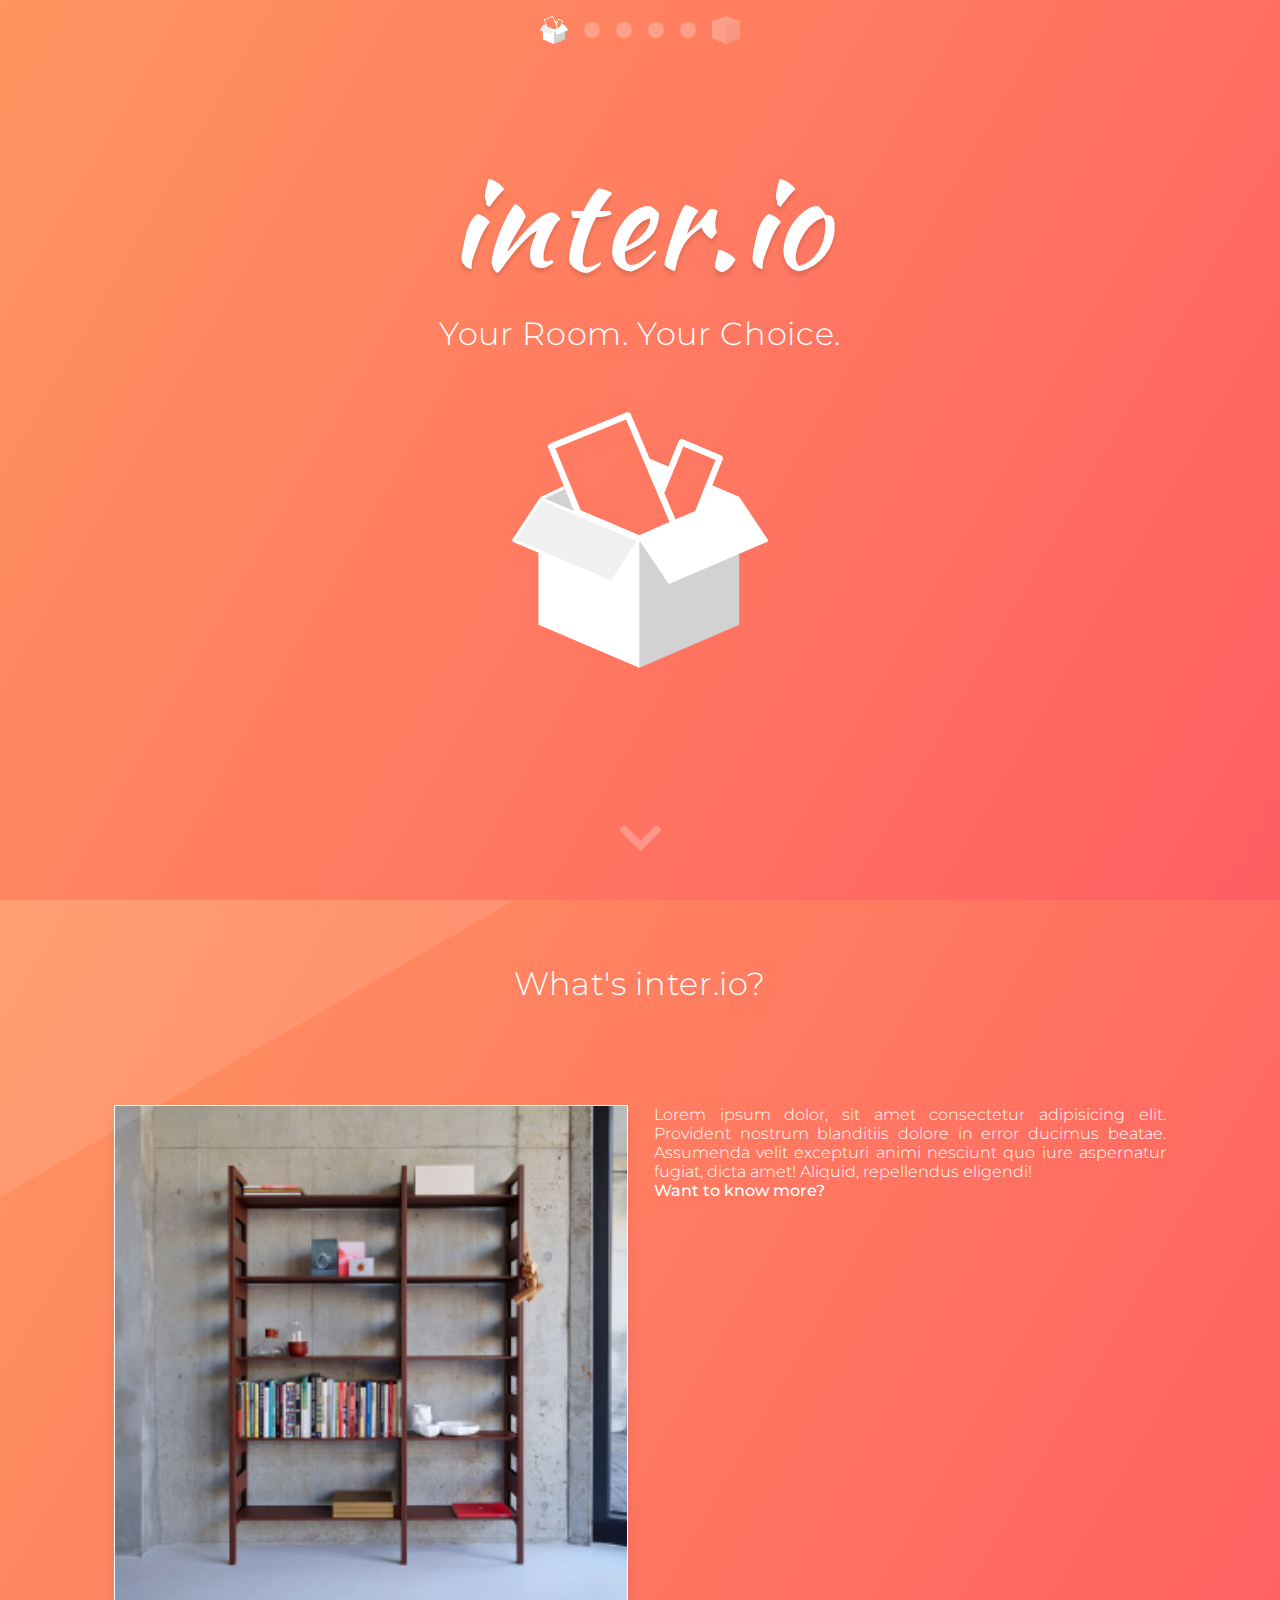
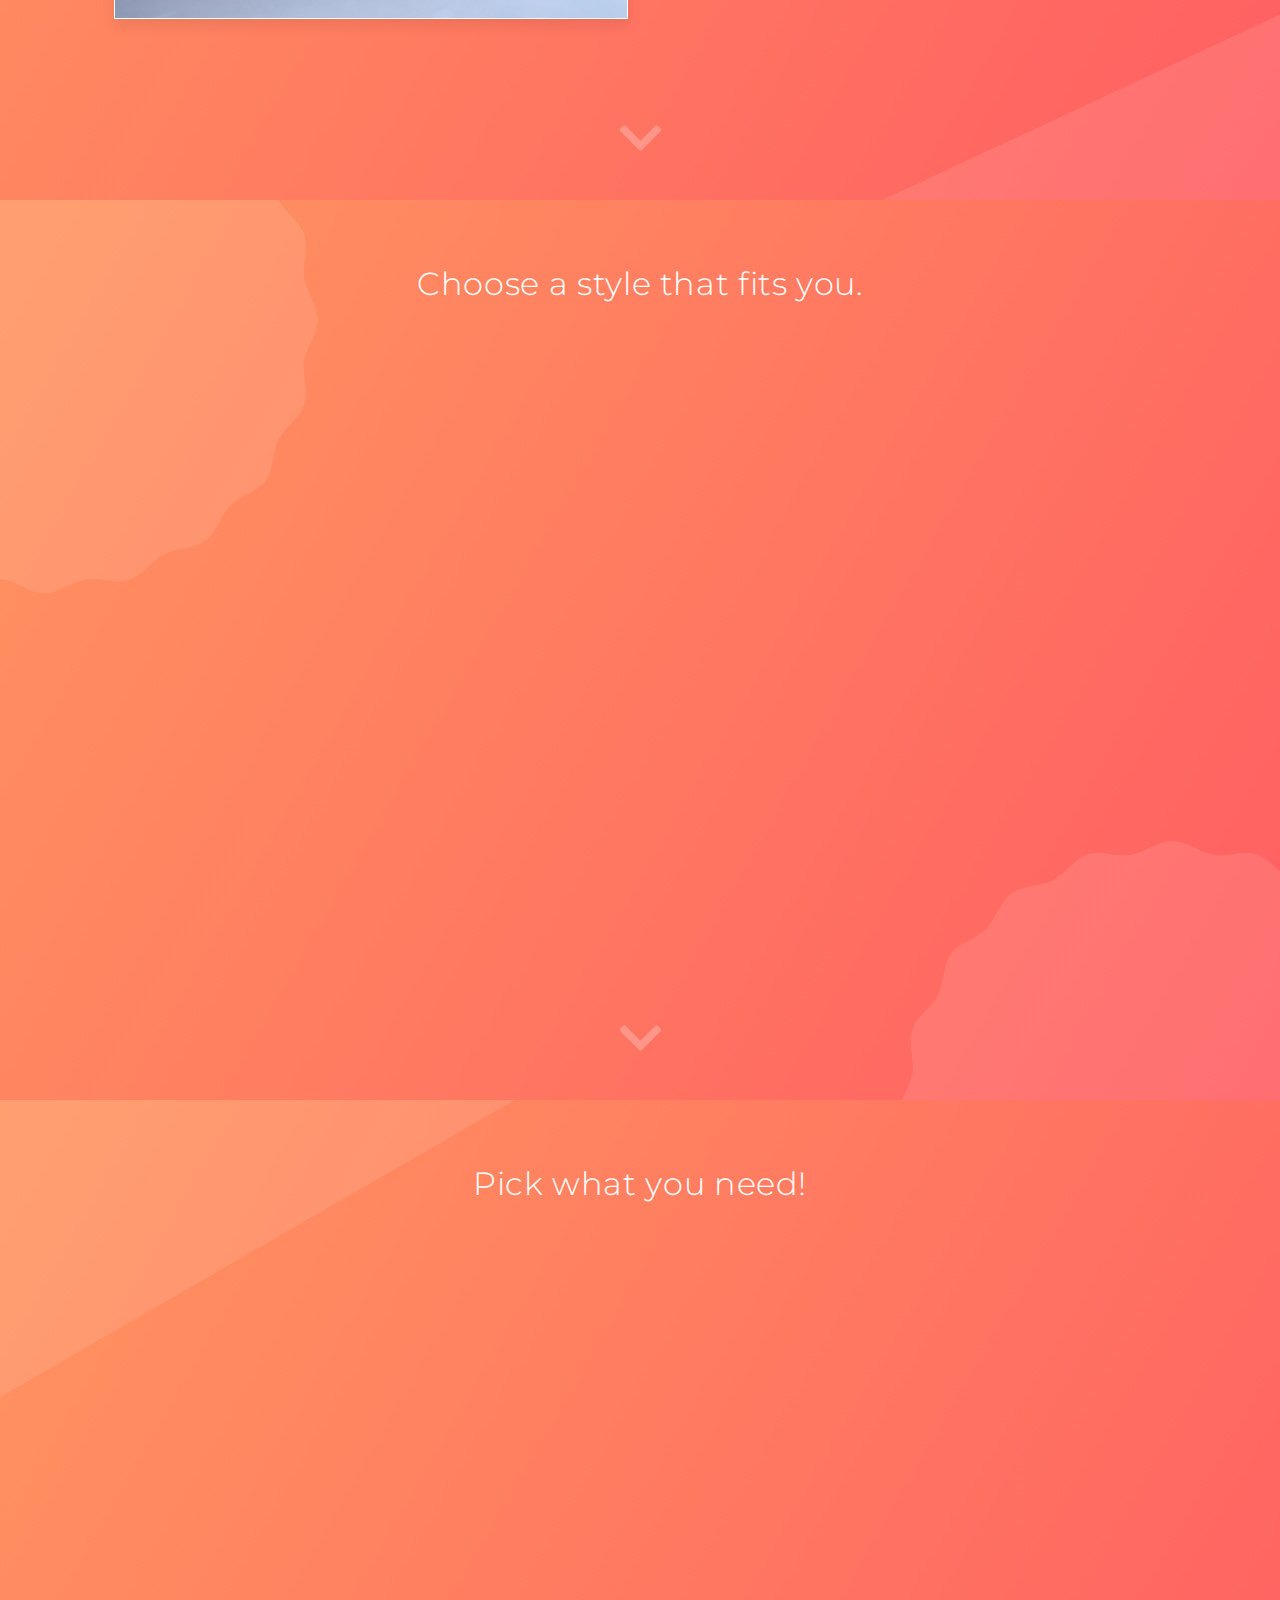
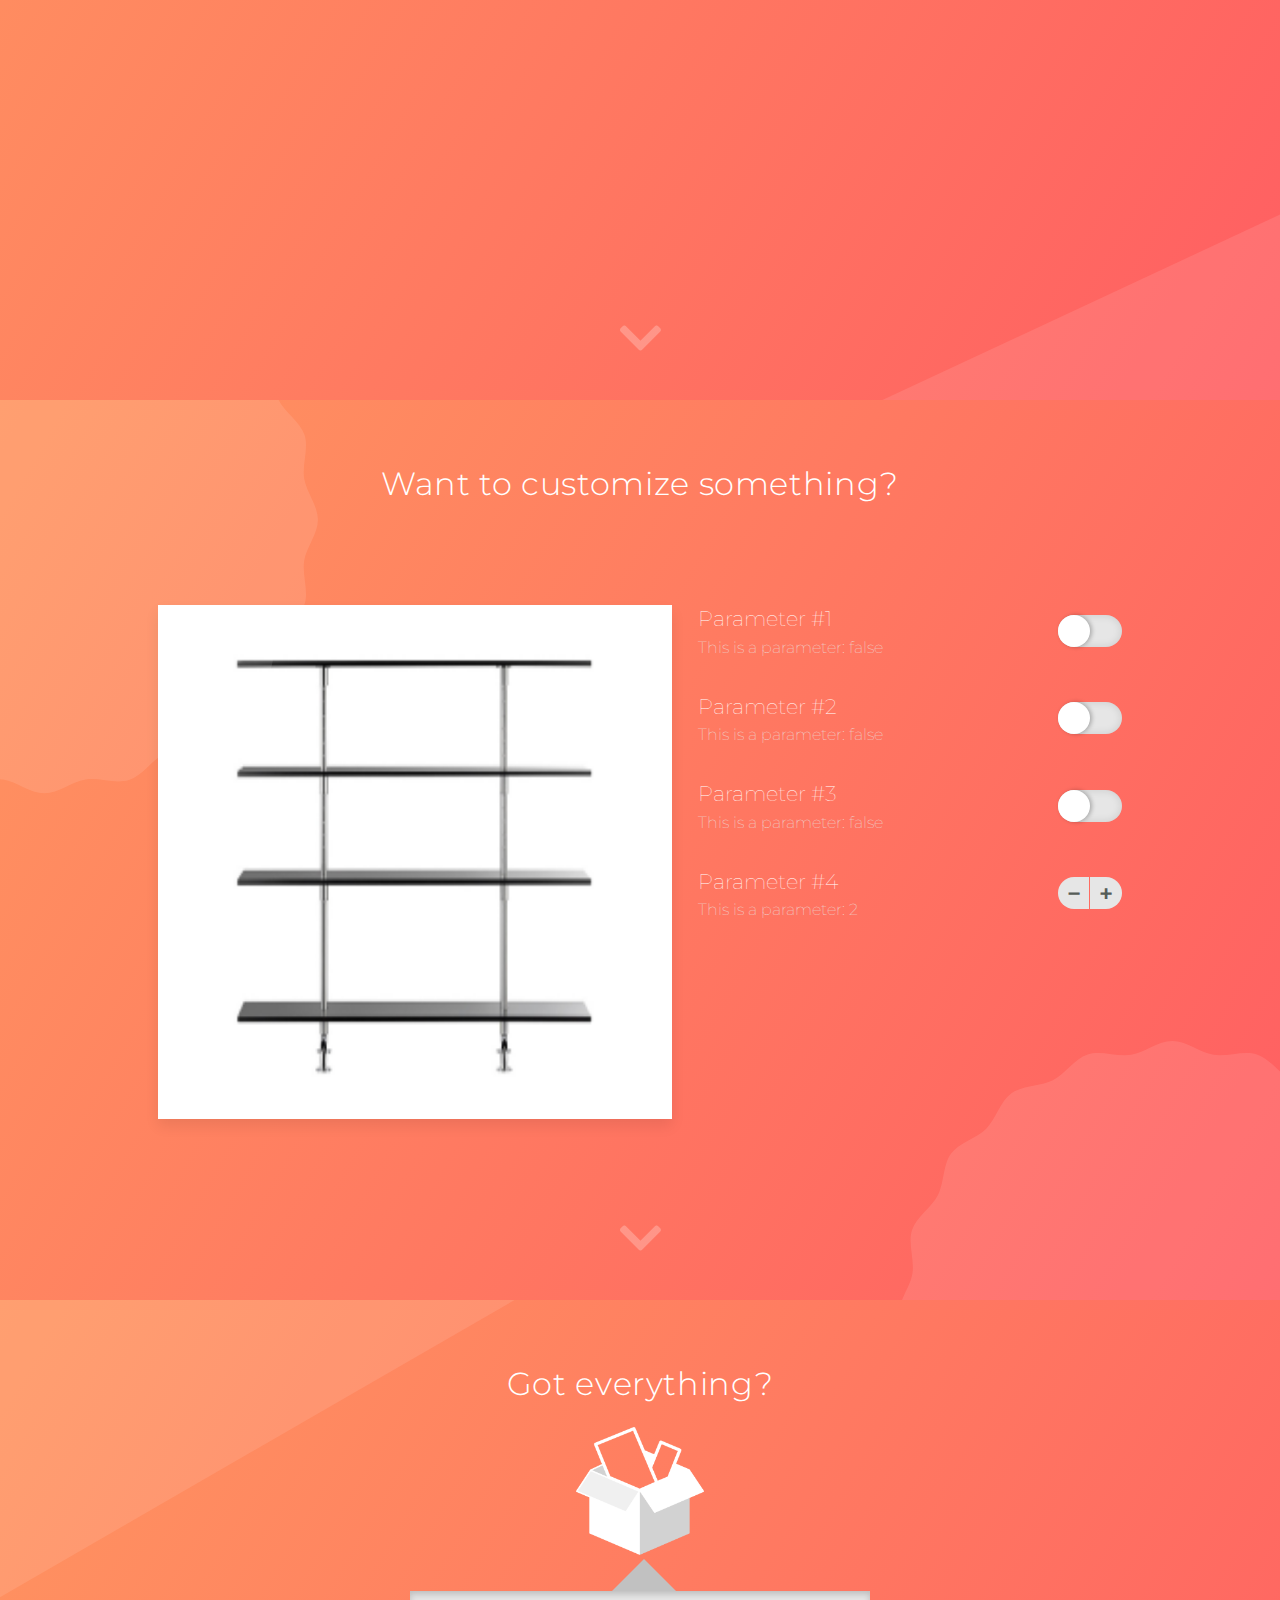
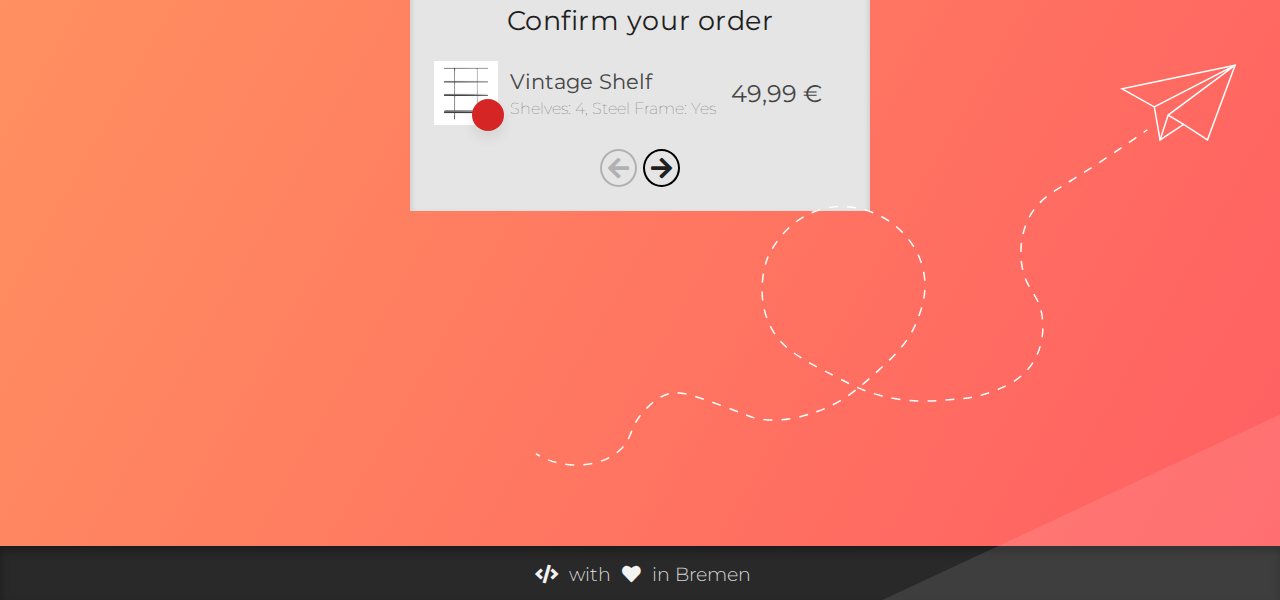
==== commit 5c11ade8: "Checkout and payment" ====
--- a/index.html
+++ b/index.html
@@ -256,14 +256,11 @@
 			</div>
 			<div class="page-container">
 				<h2 class="page-heading">Got everything?</h2>
-				<!--<video id="box-closing-anim" width="512" autoplay>
-					<source src="assets/img/interio-box-closing-anim.webm" type="video/webm">
-				</video>-->
 				<div class="interio-logo-small"></div>
 				<div class="checkout-container">
 					<div class="checkout-arrow"></div>
 					<div class="checkout-wizard-container">
-						<div class="checkout-wizard-content">
+						<div class="checkout-wizard-content" id="checkout-wizard-1">
 							<!-- Checkout Wizard: Confirm Your Order -->
 							<h2 class="checkout-heading">Confirm your order</h2>
 							<div class="checkout-list">
@@ -281,20 +278,65 @@
 								</div>
 							</div>
 						</div>
-						<div class="checkout-wizard-content">
+						<div class="checkout-wizard-content noheight" id="checkout-wizard-2">
 							<!-- Checkout Wizard: Shipping Address -->
 							<h2 class="checkout-heading">Where should we ship it?</h2>
-							
-						</div>
-						<div class="checkout-wizard-content">
+							<div class="shipping-form">
+								<div class="form-line">
+									<div class="form-input">
+										<p class="form-label">First Name <span class="required">*</span></p>
+										<input class="form-input-box"></input>
+									</div>
+									<div class="form-input">
+										<p class="form-label">Last Name <span class="required">*</span></p>
+										<input class="form-input-box"></input>
+									</div>
+								</div>
+								<div class="form-line">
+									<div class="form-input">
+										<p class="form-label">Home Address <span class="required">*</span></p>
+										<input class="form-input-box"></input>
+									</div>
+									<div class="form-input">
+										<p class="form-label">Postal Code <span class="required">*</span></p>
+										<input class="form-input-box" style="width: 4em !important;"></input>
+									</div>
+								</div>
+								<div class="form-line">
+									<div class="form-input">
+										<p class="form-label">Country <span class="required">*</span></p>
+										<select class="form-select">
+											<option>Germany</option>
+											<option>...</option>
+										</select>
+									</div>
+								</div>
+								<div class="form-line">
+									<div class="form-input">
+										<p class="form-label">Phone Number</p>
+										<input class="form-input-box"></input>
+									</div>
+								</div>
+								<div class="form-line">
+									<p class="form-label"><span class="required">*</span> Required</p>
+								</div>
+							</div>
+						</div>
+						<div class="checkout-wizard-content noheight" id="checkout-wizard-3">
 							<!-- Checkout Wizard: Payment -->
 							<h2 class="checkout-heading">How do you want to pay?</h2>
+							<div id="paypal-buttons"></div>
 						</div>
 					</div>
 					<div class="checkout-wizard-next">
-						<i class="fa fa-arrow-right" onclick="checkout.nextWizardStep();"></i>
-					</div>
-				</div>
+						<i id="checkout-wizard-prev" class="fa fa-arrow-left disabled" onclick="checkout.previousWizardStep();"></i>
+						<i id="checkout-wizard-next" class="fa fa-arrow-right" onclick="checkout.nextWizardStep();"></i>
+					</div>
+				</div>
+				<h3 id="thanks-for-order" style="opacity: 0;">Thanks for your order! You will be redirected...</h2>
+				<video id="box-closing-anim" width="0">
+					<source src="assets/img/interio-box-closing-anim.webm" type="video/webm">
+				</video>
 				<div class="footer" style="top: 594vh;">
 					<div class="footer-container">
 						<i class="fa fa-code"></i>  with  <i class="fa fa-heart"></i>  in Bremen
@@ -310,5 +352,37 @@
 		<script src="assets/js/checkout.js"></script>
 		<script src="assets/js/anim.js"></script>
 		<script src="assets/js/main.js"></script>
+
+		<!-- PayPal Fake Payment Integration -->
+		<script src="https://www.paypal.com/sdk/js?client-id=sb"></script>
+		<script>
+			paypal.Buttons({
+				createOrder: function(data, actions) {
+					return actions.order.create({
+						purchase_units: [{
+						amount: {
+							value: '49.99'
+						}
+						}]
+					});
+					},
+				onCancel: function (data) {
+					console.log("onCancel");
+					document.getElementsByClassName("checkout-container").item(0).classList.add("noheight");
+					document.getElementsByClassName("checkout-container").item(0).style.opacity = 0;
+					document.getElementById("box-closing-anim").width = "512";
+					document.getElementById("box-closing-anim").play();
+					document.getElementById("box-closing-anim").onended = function() {
+						document.getElementById("box-closing-anim").width = "0";
+					}
+					document.getElementsByClassName("interio-logo-small").item(0).style.opacity = 0;
+					document.getElementById("thanks-for-order").style.opacity = 1;
+					setTimeout(function() {
+						window.location.hash = "page0";
+						window.location.reload();
+					}, 3500);
+				}
+			}).render('#paypal-buttons');
+		</script>
     </body>
 </html>
--- a/assets/css/main.css
+++ b/assets/css/main.css
@@ -221,6 +221,15 @@
 	padding-top: 5%;
 }
 
+h3 {
+	font-family: 'Montserrat';
+	font-size: 18pt;
+	font-weight: 300;
+	font-style: normal;
+	letter-spacing: 0.02em;
+	margin: 0;	
+}
+
 /* Footer */
 .footer {
     background-color: #292929;
--- a/assets/css/checkout.css
+++ b/assets/css/checkout.css
@@ -14,6 +14,7 @@
     background-position: center;
     margin: 0;
     margin-top: 1em;
+    transition: 0.2s linear opacity;
 }
 
 .checkout-container {
@@ -22,6 +23,9 @@
     margin: 0 auto;
     margin-top: 1.5em;
     box-shadow: inset #0000002e 0px 3px 6px 0;
+    transition: 0.2s linear opacity, max-height;
+    max-height: 600px;
+    opacity: 1;
 }
 
 .checkout-container>.checkout-arrow {
@@ -42,11 +46,18 @@
     scroll-snap-align: center;
     scroll-snap-type: x mandatory;
     transition: 0.1s linear all;
+    max-height: inherit;
 }
 
 .checkout-wizard-container>.checkout-wizard-content {
     flex-shrink: 0;
     width: 100%;
+    transition: max-height 0.5s cubic-bezier(0.39, 0.58, 0.57, 1);
+    max-height: 400px;
+}
+
+.noheight {
+    max-height: 0 !important;
 }
 
 .checkout-heading {
@@ -135,7 +146,67 @@
     transition: 0.1s linear background-color, color;
 }
 
-.checkout-wizard-next>i:hover {
+.checkout-wizard-next>i:not(.disabled) {
+    cursor: pointer;
+}
+
+.checkout-wizard-next>i:not(.disabled):hover {
     background-color: #1f1f1f;
     color: #eeeeee;
 }
+
+.checkout-wizard-next>i.disabled {
+    border: 2px solid #b1b1b1;
+    color: #b1b1b1;
+}
+
+.shipping-form {
+    margin: 1em;
+}
+
+.shipping-form>.form-line {
+    display: grid;
+    grid-template-columns: repeat(2, 1fr);
+    grid-column-gap: 1em;
+}
+
+.form-input {
+    float: left;
+    margin-bottom: 1em;
+}
+
+.form-label {
+    margin: 0;
+    color: #888888;
+    font-size: 12pt;
+    text-align: left;
+}
+
+.form-input-box {
+    float: left;
+    font-family: 'Montserrat';
+    font-size: 14pt;
+    padding: 4px;
+    border: 1px solid #cecece;
+    background-color: whitesmoke;
+    width: calc(100% - 10px);
+}
+
+.form-select {
+    float: left;
+    font-family: 'Montserrat';
+    font-size: 14pt;
+    padding: 4px;
+    padding-bottom: 2px;
+    border: 1px solid #cecece;
+    background-color: whitesmoke;
+    width: 100%;
+}
+
+.required {
+    color: darkred;
+}
+
+#paypal-buttons {
+    margin: 1em;
+}
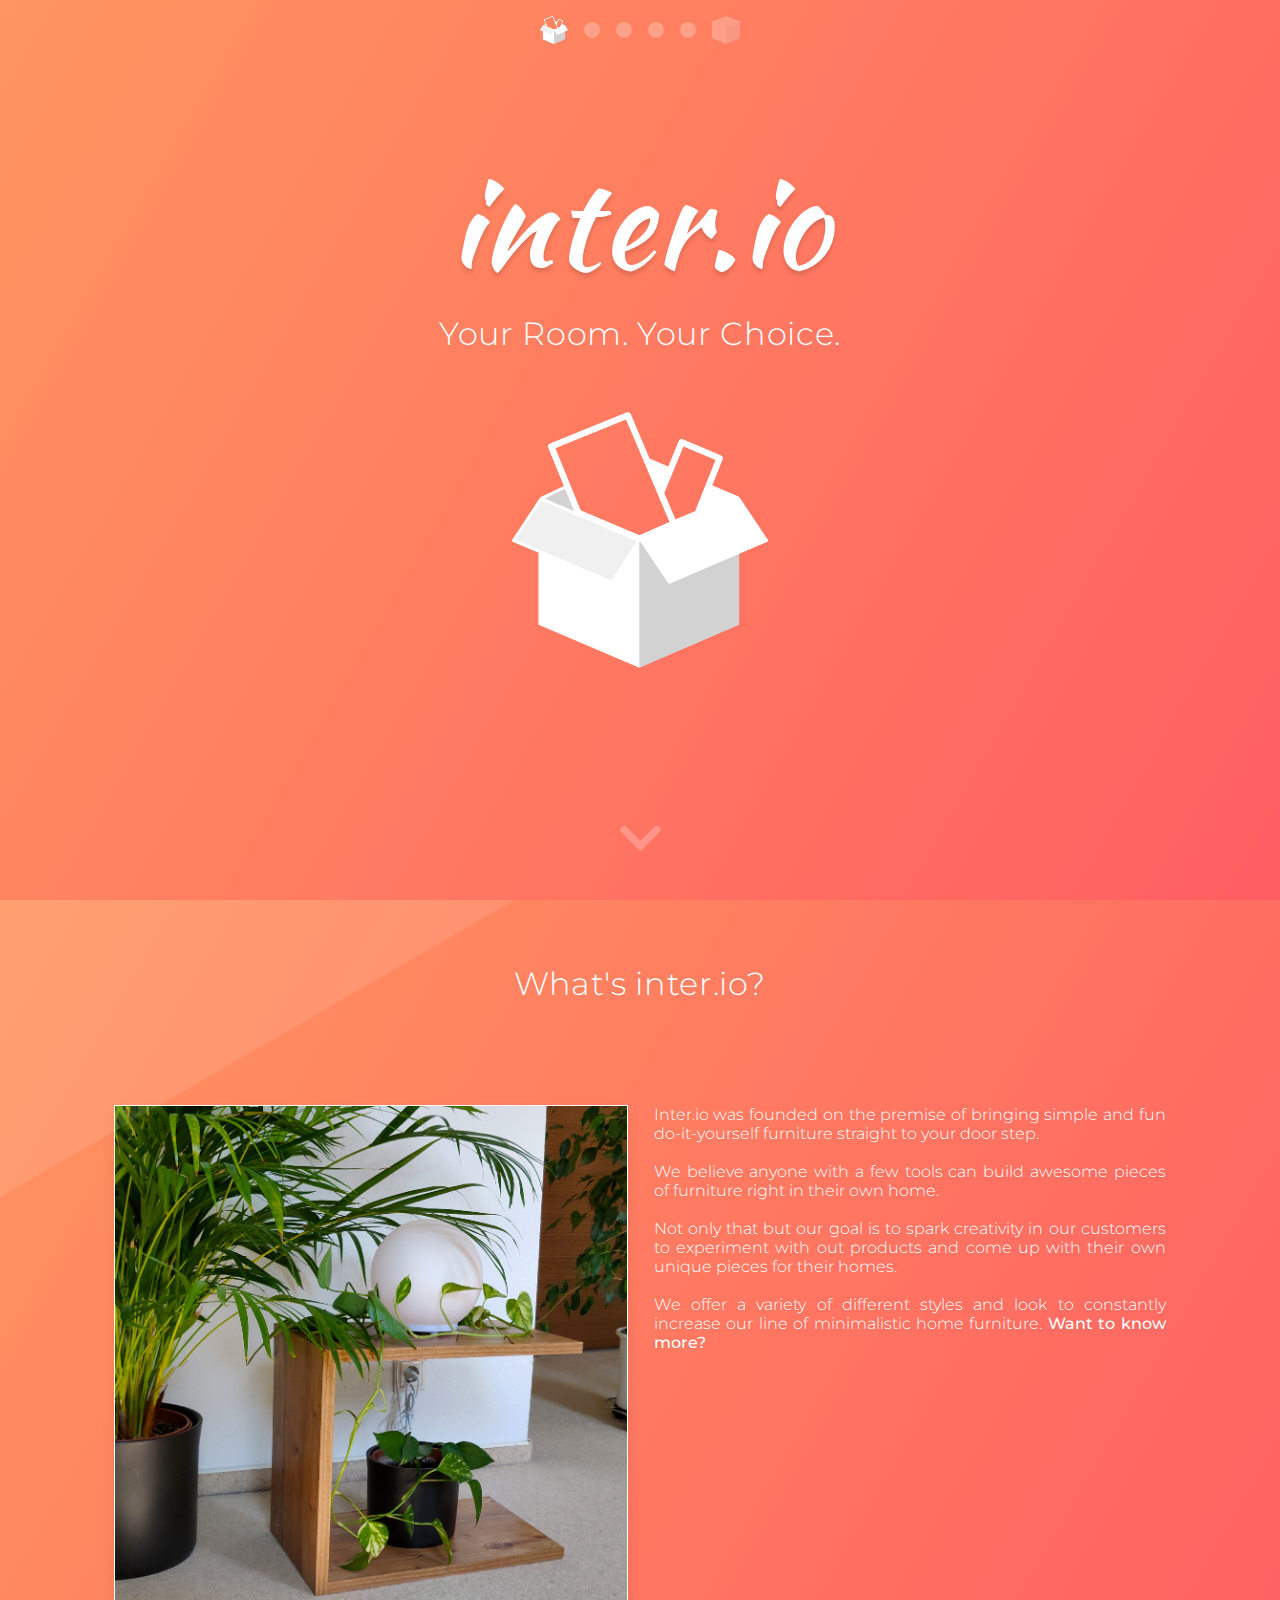
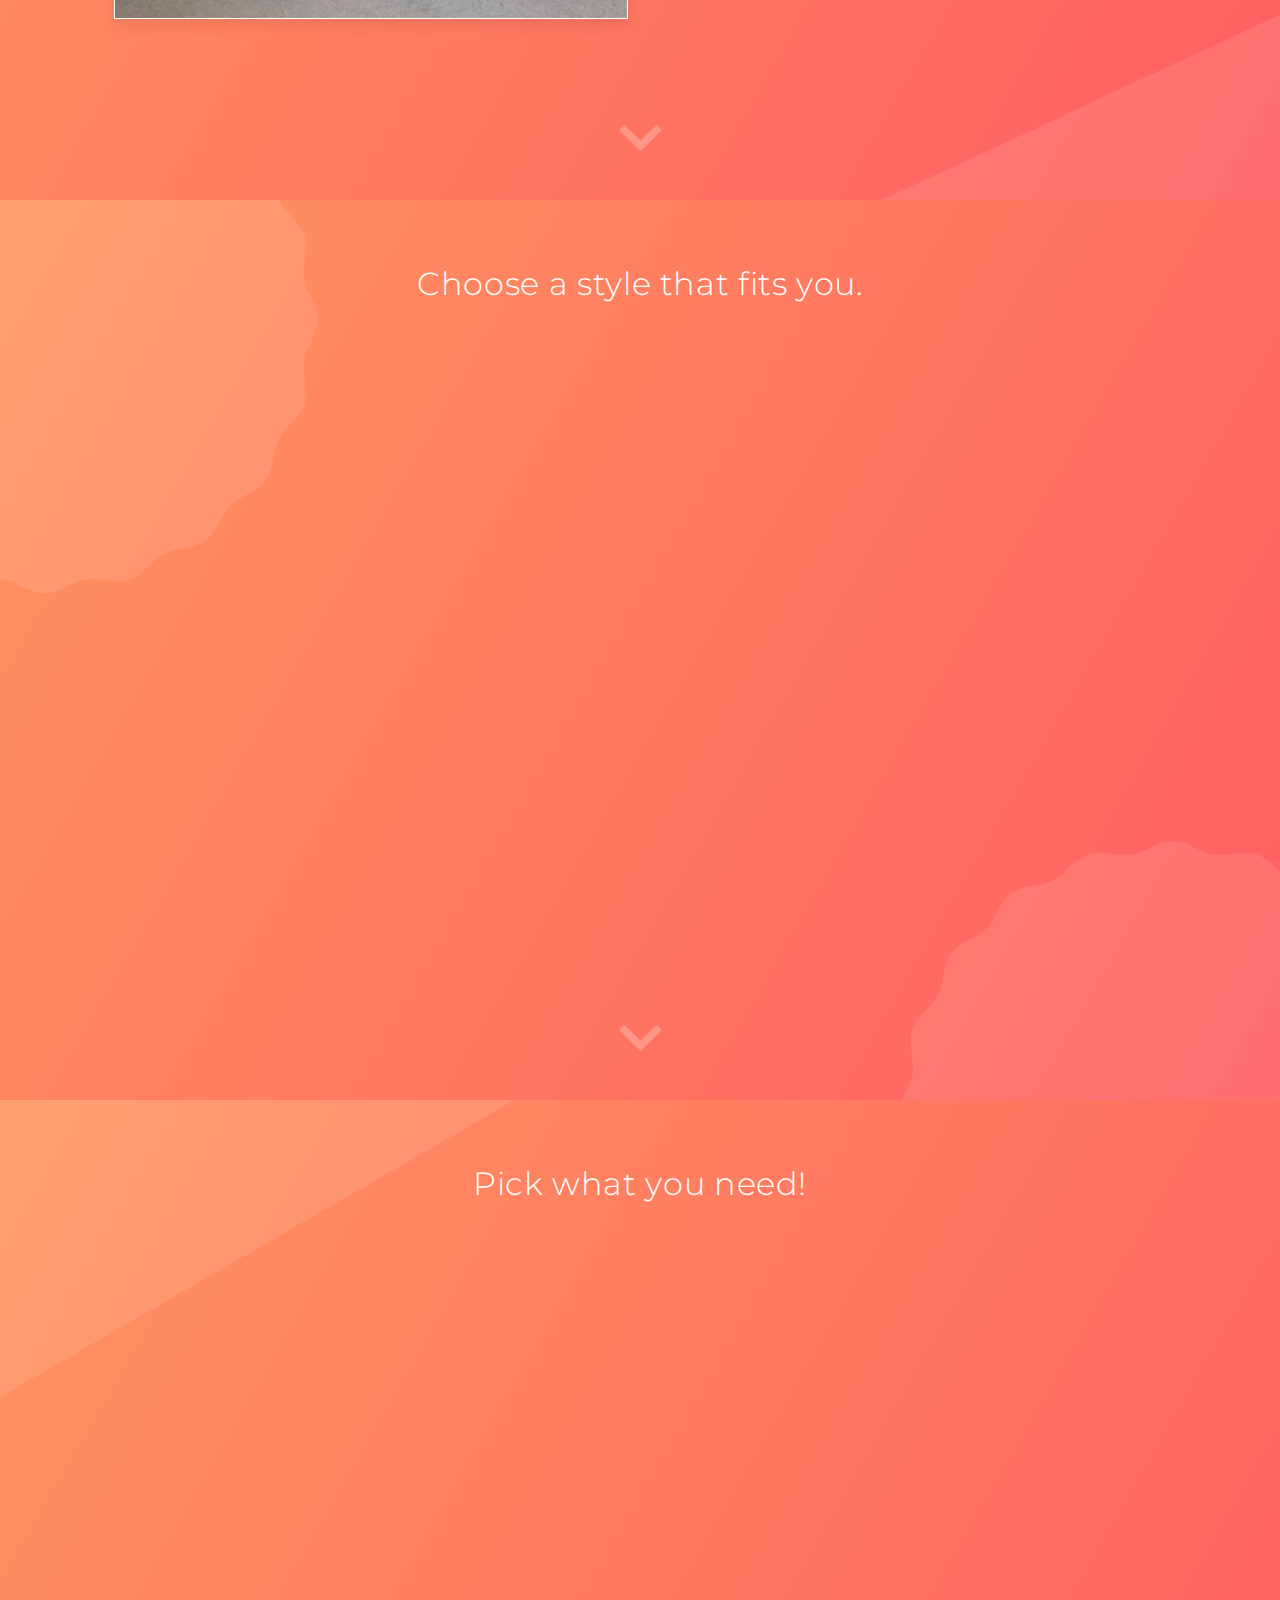
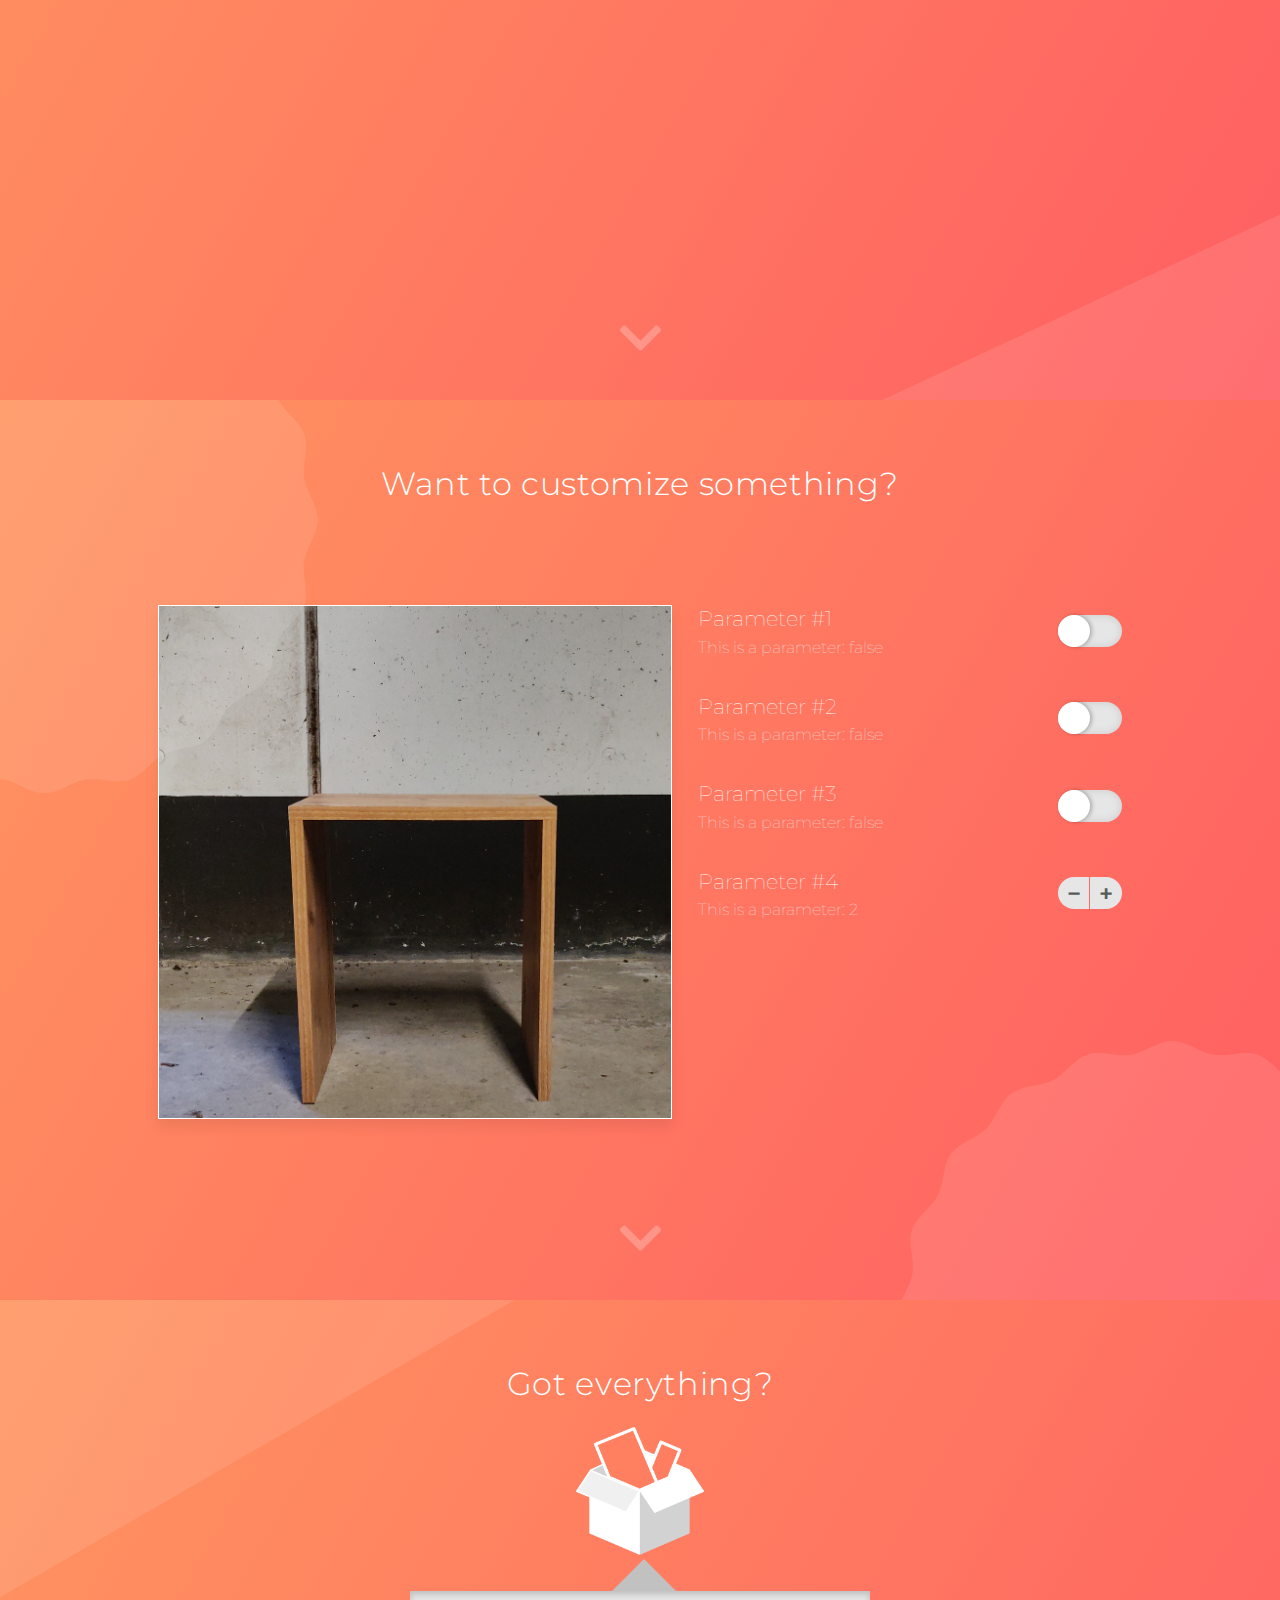
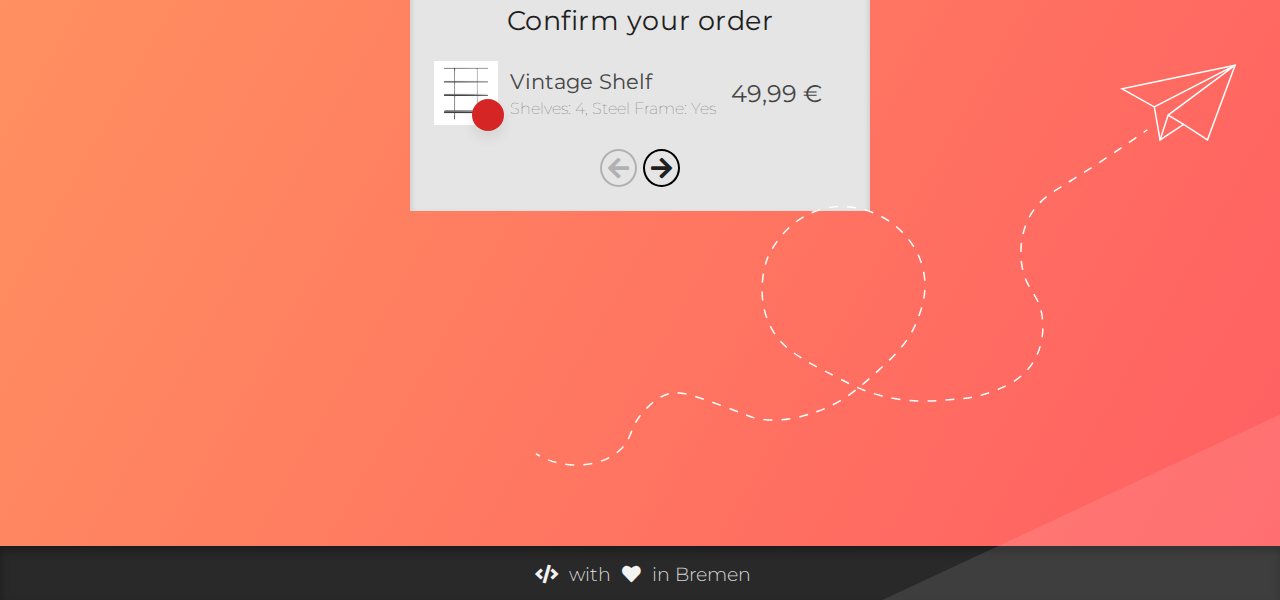
==== commit 765b753a: "Added new images" ====
--- a/index.html
+++ b/index.html
@@ -70,11 +70,15 @@
 				<h2 class="page-heading">What's inter.io?</h2>
 				<div class="info-container">
 					<div class="left">
-						<img class="info-img" src="assets/img/placeholder.png">
+						<img class="info-img" src="assets/img/hocker02.jpg">
 					</div>
 					<div class="right">
-						<p class="info-text">Lorem ipsum dolor, sit amet consectetur adipisicing elit. Provident nostrum blanditiis dolore in error ducimus beatae. Assumenda velit excepturi animi nesciunt quo iure aspernatur fugiat, dicta amet! Aliquid, repellendus eligendi!
-							<br/><a href="about.html">Want to know more?</a>
+						<p class="info-text">
+							Inter.io was founded on the premise of bringing simple and fun do-it-yourself furniture straight to your door step.<br/><br/>
+							We believe anyone with a few tools can build awesome pieces of furniture right in their own home.<br/><br/>
+							Not only that but our goal is to spark creativity in our customers to experiment with out products and come up with their own unique pieces for their homes.<br/><br/>
+							We offer a variety of different styles and look to constantly increase our line of minimalistic home furniture.
+							<a href="about.html">Want to know more?</a>
 						</p>
 					</div>
 				</div>
@@ -97,19 +101,22 @@
 						<svg class="progress-ring" height="264" width="264" overflow="visible">
 							<circle class="progress-ring-circle" stroke="white" stroke-width="2" fill="transparent" r="138" cx="128" cy="128"/>
 						</svg>
-						<img class="style-img" src="assets/img/placeholder.png" onclick="styles.handleStyleClicked(0);">
+						<img class="style-img" src="assets/img/placeholder.png" onclick="styles.handleStyleClicked(event, 0);" onmouseover="styles.handleStyleHoverIn(0);" onmouseout="styles.handleStyleHoverOut(0);">
+						<h2 id="style-label-0">Vintage</h2>
 					</div>
 					<div class="style">
 						<svg class="progress-ring" height="264" width="264" overflow="visible">
 							<circle class="progress-ring-circle" stroke="white" stroke-width="2" fill="transparent" r="138" cx="128" cy="128"/>
 						</svg>
-						<img class="style-img" src="assets/img/placeholder.png" onclick="styles.handleStyleClicked(1);">
+						<img class="style-img" src="assets/img/placeholder.png" onclick="styles.handleStyleClicked(event, 1);" onmouseover="styles.handleStyleHoverIn(1);" onmouseout="styles.handleStyleHoverOut(1);">
+						<h2 id="style-label-1">Modern</h2>
 					</div>
 					<div class="style">
 						<svg class="progress-ring" height="264" width="264" overflow="visible">
 							<circle class="progress-ring-circle" stroke="white" stroke-width="2" fill="transparent" r="138" cx="128" cy="128"/>
 						</svg>
-						<img class="style-img" src="assets/img/placeholder.png" onclick="styles.handleStyleClicked(2);">
+						<img class="style-img" src="assets/img/placeholder.png" onclick="styles.handleStyleClicked(event, 2);" onmouseover="styles.handleStyleHoverIn(2);" onmouseout="styles.handleStyleHoverOut(2);">
+						<h2 id="style-label-2">Clean</h2>
 					</div>
 				</div>
 				<div class="style-info-container" id="style-info-container">
@@ -133,7 +140,7 @@
 				<h2 class="page-heading">Pick what you need!</h2>
 				<div class="package-container" id="package-container">
 					<div class="package">
-						<img class="package-img" src="assets/img/placeholder.png" onclick="packages.handlePackageClicked(0);">
+						<img class="package-img" src="assets/img/hocker03.jpg" onclick="packages.handlePackageClicked(0);">
 						<!--<div class="package-overlay">
 							<i class="fa fa-search"></i>
 						</div>-->
@@ -189,7 +196,7 @@
 				<h2 class="page-heading">Want to customize something?</h2>
 				<div class="customize-container">
 					<div class="left">
-						<img class="customize-preview" src="assets/img/shelf-placeholder.png">
+						<img class="customize-preview" src="assets/img/hocker04.jpg">
 					</div>
 					<div class="right">
 						<div class="customize-parameters">
@@ -362,12 +369,11 @@
 						purchase_units: [{
 						amount: {
 							value: '49.99'
-						}
-						}]
+						}}]
 					});
-					},
+				},
 				onCancel: function (data) {
-					console.log("onCancel");
+					// Play the animation, hide the checkout elements and reload the page as this is just a prototype
 					document.getElementsByClassName("checkout-container").item(0).classList.add("noheight");
 					document.getElementsByClassName("checkout-container").item(0).style.opacity = 0;
 					document.getElementById("box-closing-anim").width = "512";
@@ -380,7 +386,7 @@
 					setTimeout(function() {
 						window.location.hash = "page0";
 						window.location.reload();
-					}, 3500);
+					}, 4000);
 				}
 			}).render('#paypal-buttons');
 		</script>
--- a/assets/css/styles.css
+++ b/assets/css/styles.css
@@ -27,6 +27,16 @@
     transition: var(--anim-fast) linear transform;
 }
 
+.style-container>.style>h2 {
+    position: absolute;
+    top: 42%;
+    width: inherit;
+    height: inherit;
+    pointer-events: none;
+    opacity: 0;
+    transition: var(--anim-fast) linear opacity;
+}
+
 .style-container>.style>img {
     transform: scale(0);
 }
@@ -40,11 +50,22 @@
 
 .style-container>.style>.style-img:hover {
     transform: scale(1.1) !important;
+    filter: brightness(0.6);
+}
+
+.style-container>.style>.style-img.selected {
+    transform: scale(1.1) !important;
+    filter: brightness(0.6);
 }
 
 .style-container>.style:hover {
 	box-shadow: var(--slight-shadow-darker);
 	/*transform: scale(1.1);*/
+}
+
+.style-container>.style.selected {
+    box-shadow: var(--slight-shadow-darker);
+	/*transform: scale(1.1);*/   
 }
 
 .style-info-container {
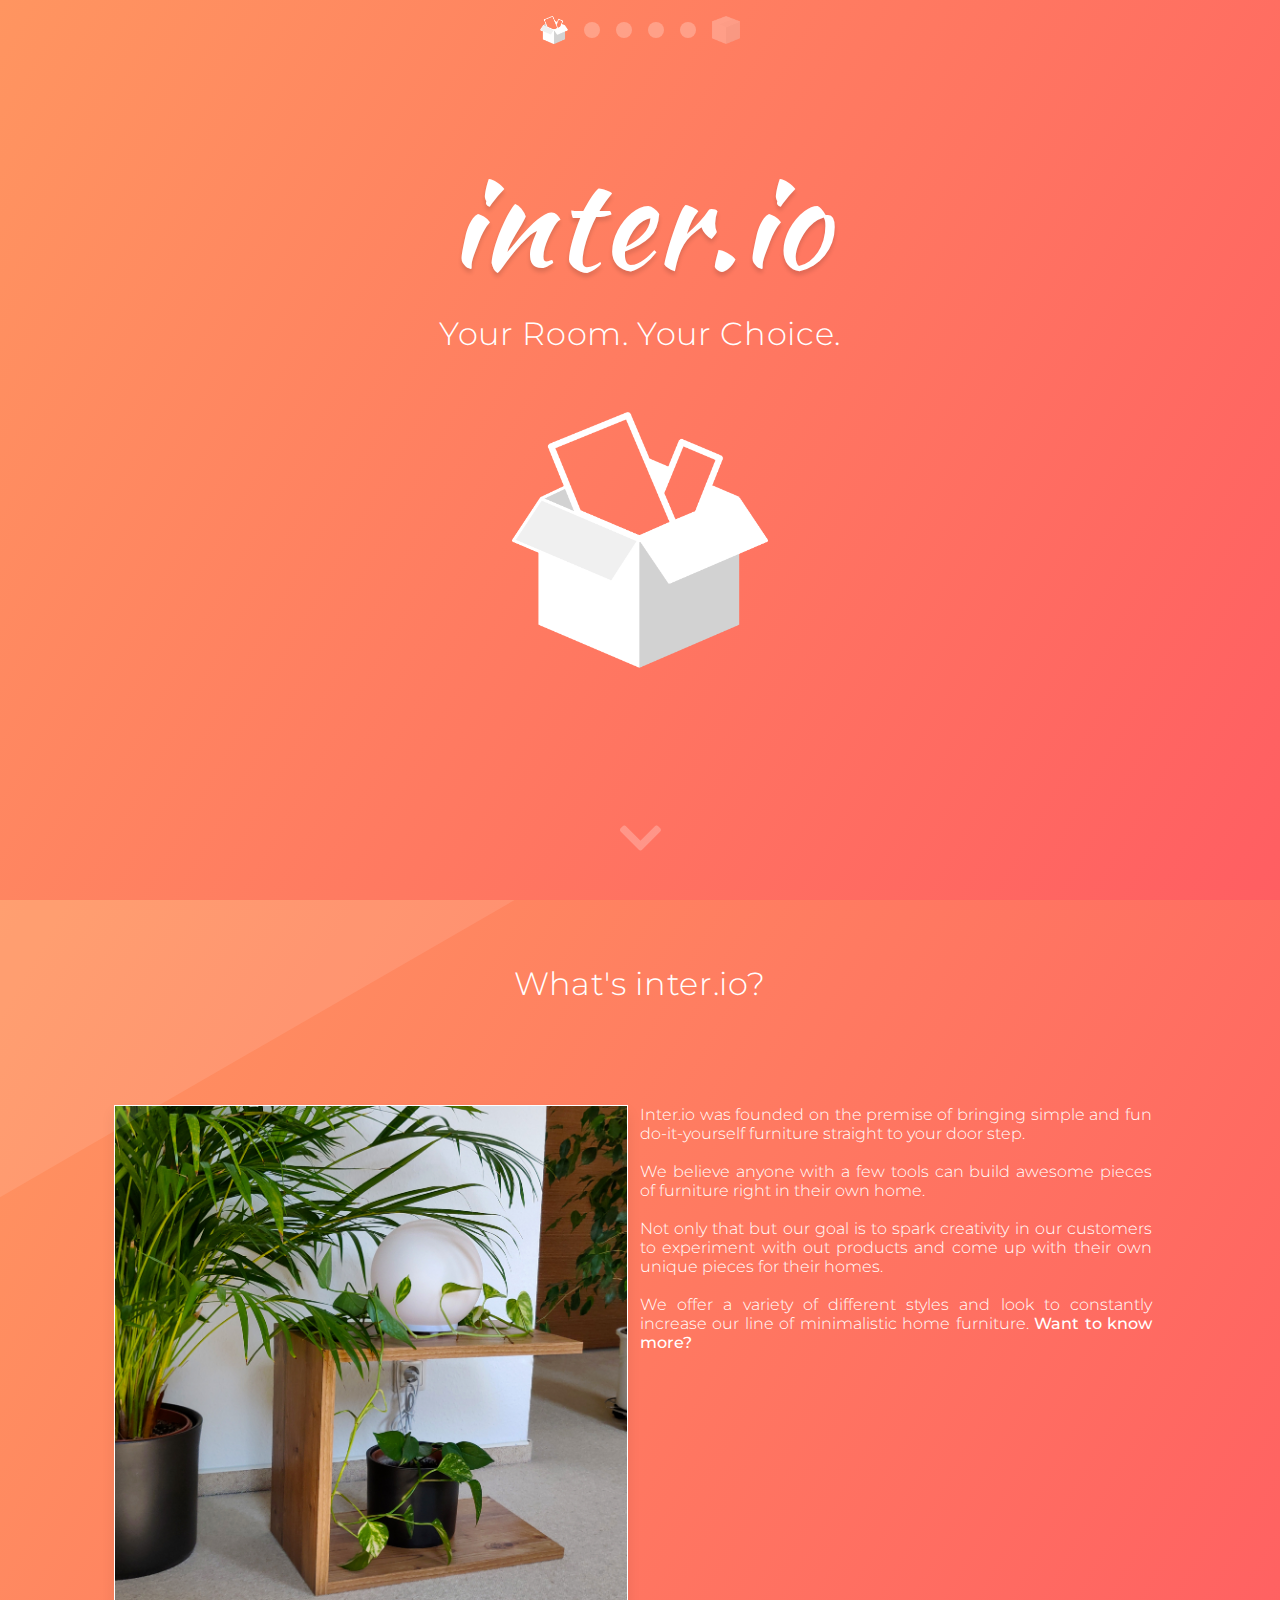
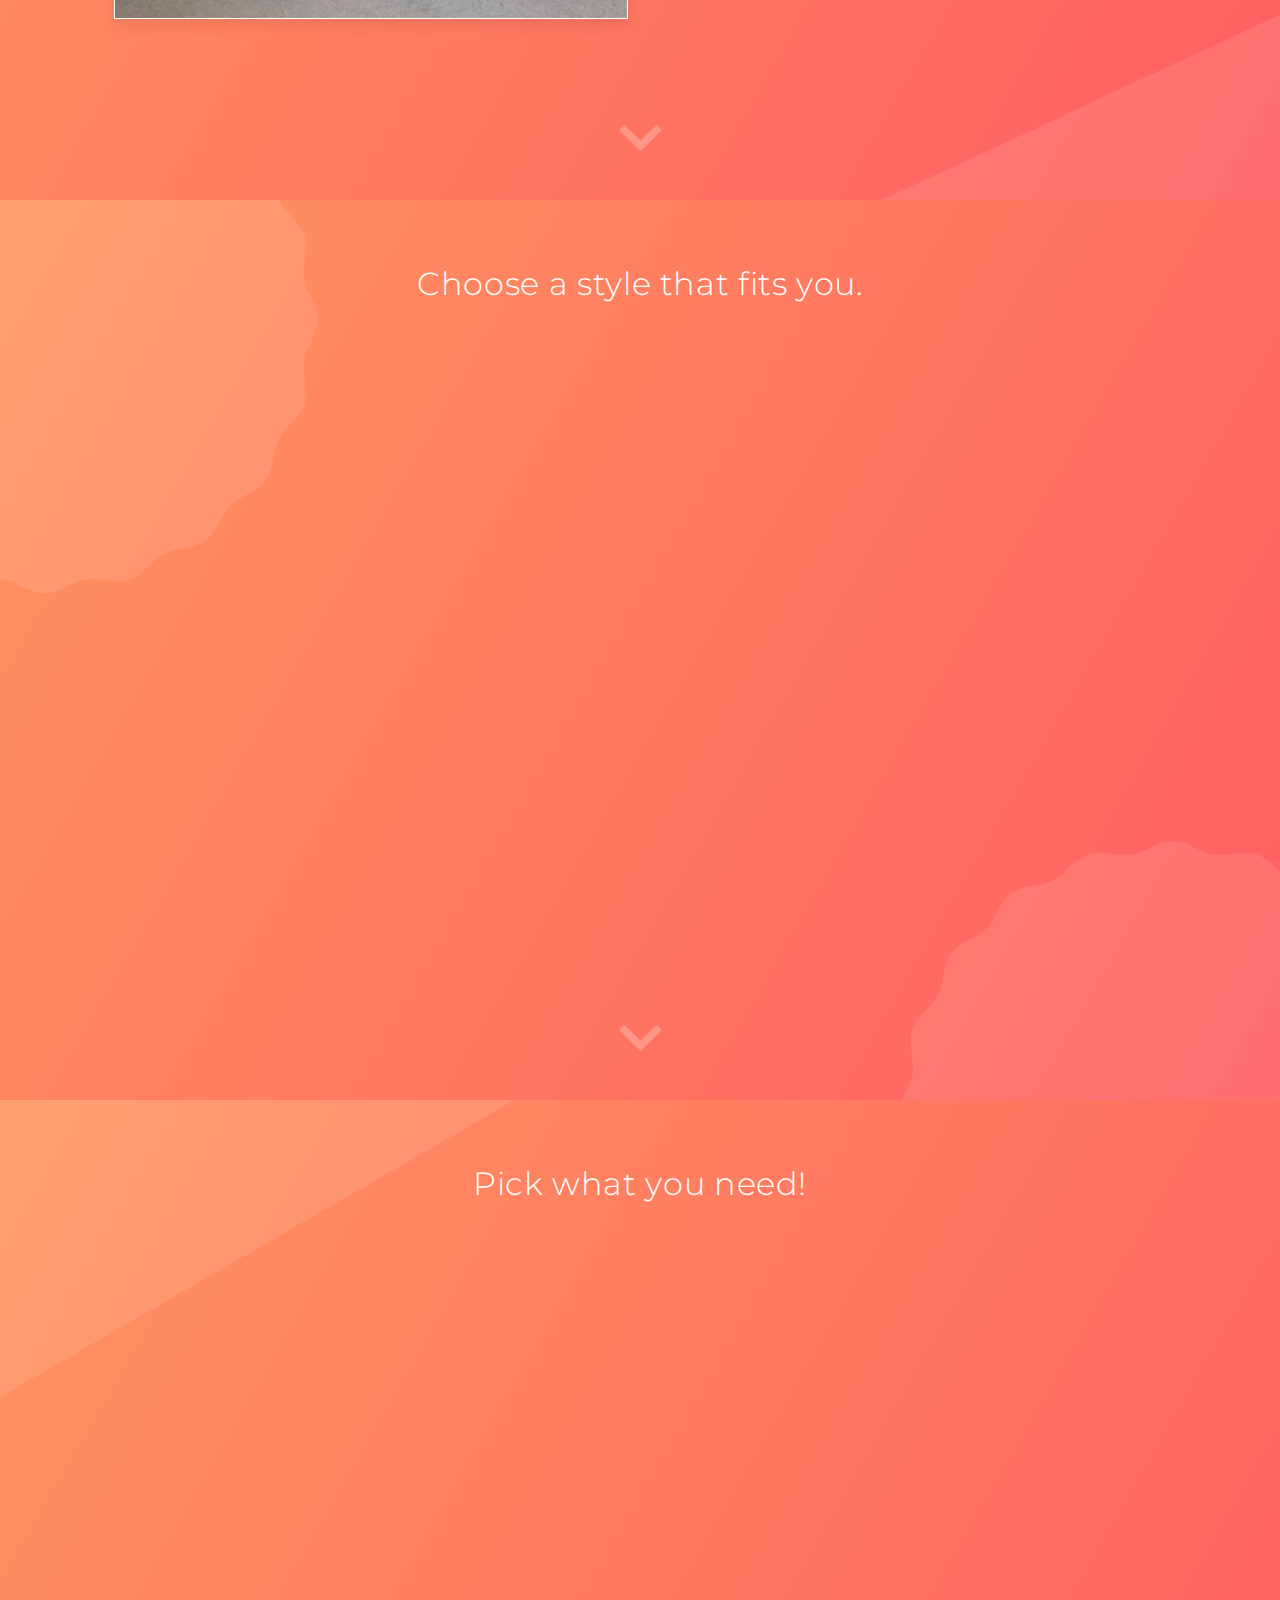
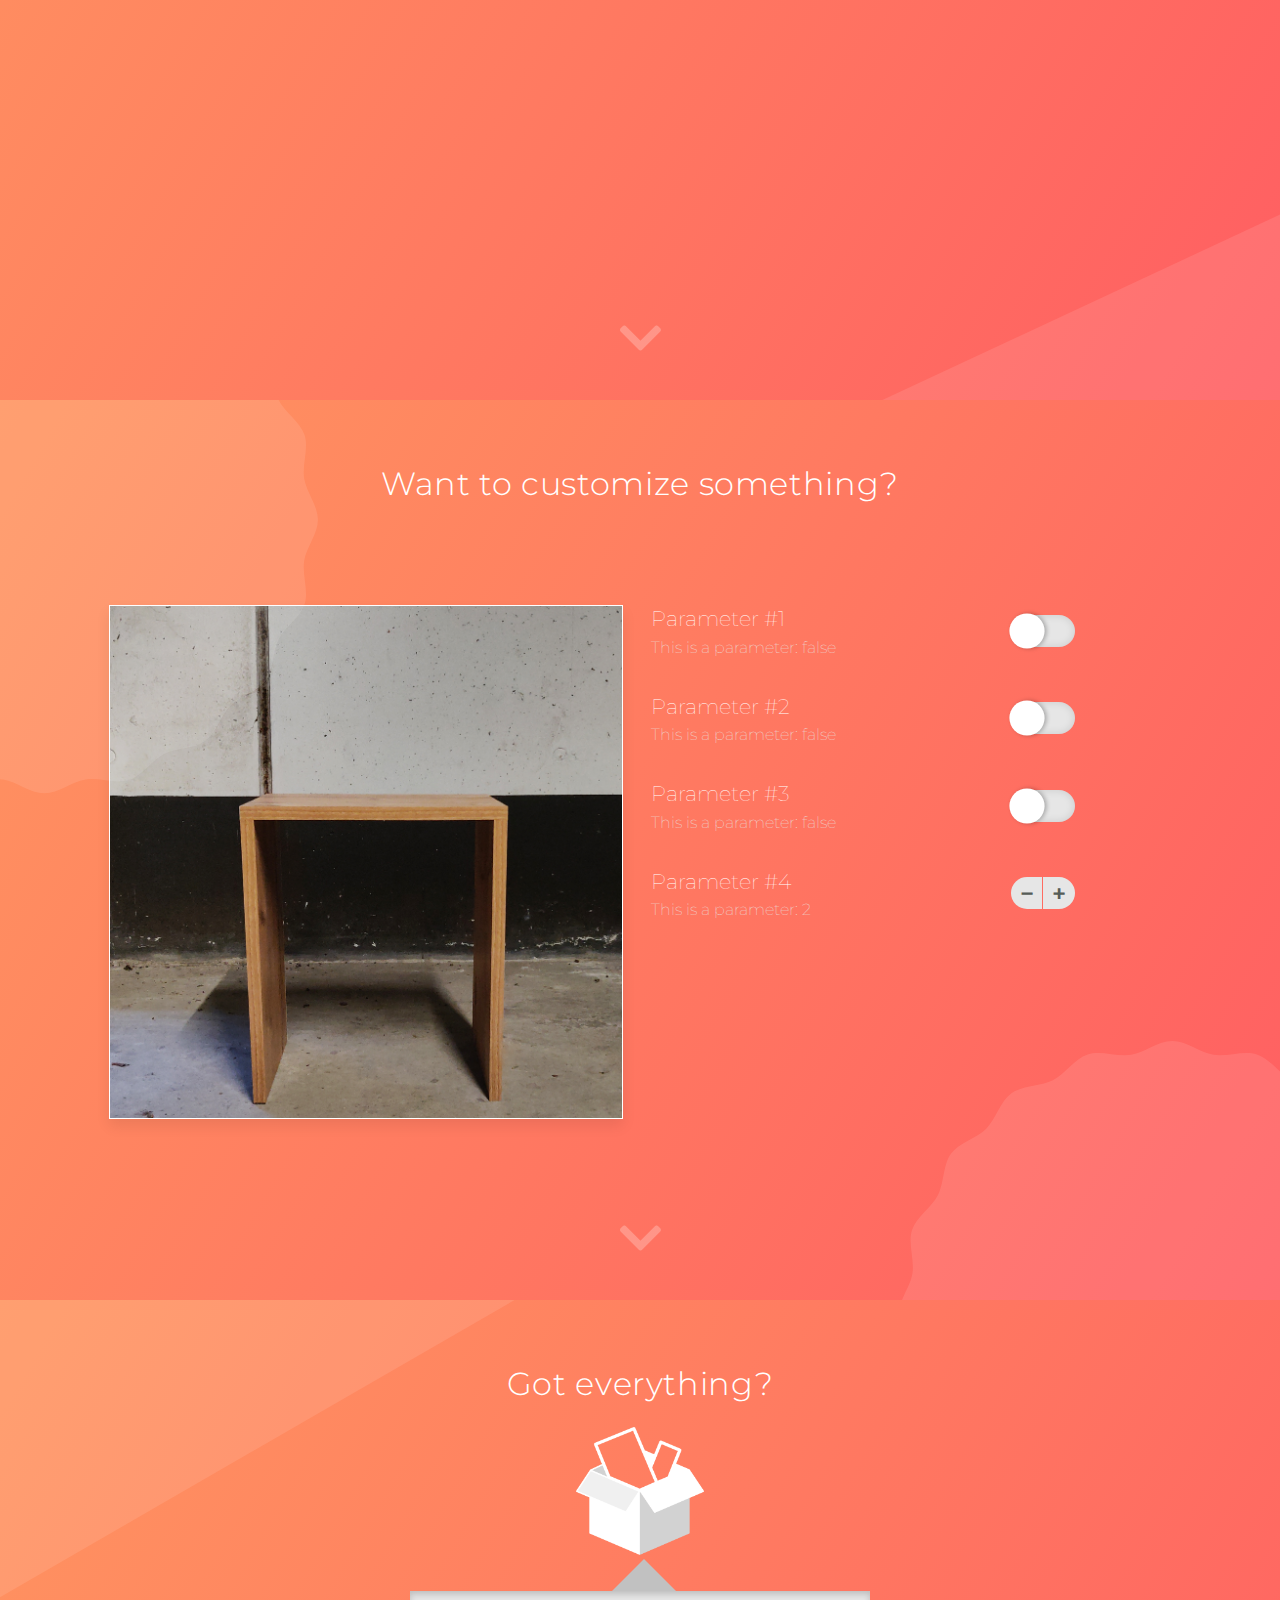
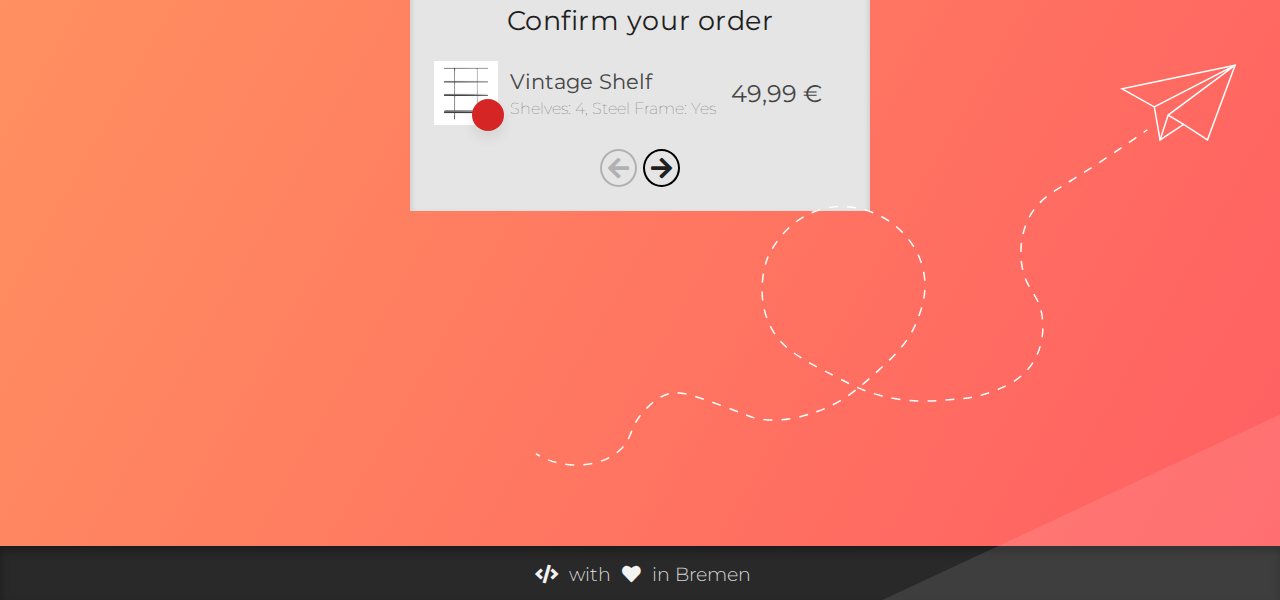
==== commit 5d535f80: "Added responsiveness for smartphones" ====
--- a/index.html
+++ b/index.html
@@ -119,11 +119,6 @@
 						<h2 id="style-label-2">Clean</h2>
 					</div>
 				</div>
-				<div class="style-info-container" id="style-info-container">
-					<div class="arrow" id="style-info-container-arrow"></div>
-					<h2 id="style-info-name">Style Name</h2>
-					<p id="style-info-desc">Lorem ipsum dolor sit amet, consectetur adipisicing elit. Veritatis praesentium similique quis omnis veniam placeat eaque optio nemo eum qui, vel earum perspiciatis, magnam dolor minus aliquid tempora rerum alias?</p>
-				</div>
 				<div class="arrow-container" style="top: 290vh;">
 					<a class="fa fa-chevron-down" href="#page3"></a>
 				</div>
@@ -174,11 +169,6 @@
 							<div class="package-color" style="background-color: #1a1a1a;" onclick="packages.selectColorOptions(11);"><i class="fa fa-check"></i></div>
 						</div>
 					</div>
-				</div>
-				<div class="package-info-container" id="package-info-container">
-					<div class="arrow" id="package-info-container-arrow"></div>
-					<h2 id="package-info-name">Style Name</h2>
-					<p id="package-info-desc">Lorem ipsum dolor sit amet, consectetur adipisicing elit. Veritatis praesentium similique quis omnis veniam placeat eaque optio nemo eum qui, vel earum perspiciatis, magnam dolor minus aliquid tempora rerum alias?</p>
 				</div>
 				<div class="arrow-container" style="top: 390vh;">
 					<a class="fa fa-chevron-down" href="#page4"></a>
@@ -378,9 +368,6 @@
 					document.getElementsByClassName("checkout-container").item(0).style.opacity = 0;
 					document.getElementById("box-closing-anim").width = "512";
 					document.getElementById("box-closing-anim").play();
-					document.getElementById("box-closing-anim").onended = function() {
-						document.getElementById("box-closing-anim").width = "0";
-					}
 					document.getElementsByClassName("interio-logo-small").item(0).style.opacity = 0;
 					document.getElementById("thanks-for-order").style.opacity = 1;
 					setTimeout(function() {
--- a/assets/css/main.css
+++ b/assets/css/main.css
@@ -30,7 +30,9 @@
 
     font-family: 'Montserrat', sans-serif;
     color: white;
-    font-size: 18pt;
+	font-size: 18pt;
+	
+	user-select: none;
 }
 
 section {
@@ -227,7 +229,8 @@
 	font-weight: 300;
 	font-style: normal;
 	letter-spacing: 0.02em;
-	margin: 0;	
+	margin: 0;
+	transition: var(--anim-fast) linear opacity;
 }
 
 /* Footer */
--- a/assets/css/info.css
+++ b/assets/css/info.css
@@ -28,17 +28,14 @@
 
 .info-container {
     justify-content: center;
-    display: flex;
+    display: grid;
+    grid-template-columns: repeat(2, 1fr);
     padding-top: 8%;
-}
-
-.info-container>.left {
-    float: left;
-    padding-right: 2%;
+    padding-left: 8%;
+    padding-right: 8%;
 }
 
 .info-container>.right {
-    float: right;
     max-width: 512px;
 }
 
--- a/assets/css/customization.css
+++ b/assets/css/customization.css
@@ -7,17 +7,16 @@
 
 .customize-container {
     justify-content: center;
-    display: flex;
-    padding-top: 8%; 
-}
-
-.customize-container>.left {
-    float: left;
-    padding-right: 2%;
+    display: grid;
+    grid-template-columns: repeat(2, 1fr);
+    grid-column-gap: 2%;
+    grid-row-gap: 2%;
+    padding-top: 8%;
+    padding-left: 8%;
+    padding-right: 8%;
 }
 
 .customize-container>.right {
-    float: right;
     max-width: 512px;
 }
 
@@ -26,10 +25,6 @@
 	height: 512px;
     border: 1px solid white;
     box-shadow: var(--slight-shadow);
-}
-
-.customize-parameters {
-
 }
 
 .customize-parameters>.slot {
@@ -76,8 +71,9 @@
     background-color: #ffffff;
     box-shadow: #00000042 2px 0 4px 0px;
     border-radius: 50%;
-    transition: linear 0.1s margin-left;
+    transition: linear 0.1s margin-left, transform;
     pointer-events: none;
+    transform: scale(1.1);
 }
 
 .switch.active {
--- a/assets/css/responsive.css
+++ b/assets/css/responsive.css
@@ -5,7 +5,8 @@
     David Bollmann
 */
 
-@media screen and (max-width: 1100px) {
+/* Tablet and/or small desktop screens */
+@media screen and (max-width: 1240px) {
     .deco-container {
         display: none;
     }
@@ -26,4 +27,109 @@
         width: 200px;
         height: 200px;
     }
-}+
+    .info-container {
+        grid-template-columns: repeat(1, 1fr);
+        padding-top: 2%;
+        padding-left: 0;
+        padding-right: 0;
+    }
+
+    .info-container>.right {
+        justify-self: center;
+    }
+
+    .package-container {
+        grid-template-columns: repeat(2, 1fr);
+    }
+
+    .customize-preview {
+        width: 384px;
+        height: 384px;
+    }
+
+    .customize-container {
+        grid-template-columns: repeat(1, 1fr);
+        padding-top: 2%;
+        padding-left: 0;
+        padding-right: 0;
+    }
+
+    .customize-container>.right {
+        justify-self: center;
+    }
+
+    .checkout-container {
+        width: 50%;
+    }
+}
+
+/* Tablets */
+@media screen and (max-width: 850px) {
+    h2.page-heading {
+        padding-top: 8%;
+    }
+
+    .info-img {
+        width: 384px;
+        height: 384px;
+    }
+
+    .info-container>.right {
+        padding-top: 1em;
+    }
+
+    .customize-preview {
+        width: 300px;
+        height: 300px;
+    }
+
+    .checkout-container {
+        width: 70%;
+    }
+}
+
+/* Smartphones */
+@media screen and (max-width: 450px) {
+    section {
+        height: 100vh;
+        min-height: -webkit-fill-available;
+    }
+
+    h2.page-heading {
+        padding-top: 12%;
+    }
+
+    .info-container>.right {
+        padding-top: 0.5em;
+        max-width: 90%;
+    }
+
+    .package-container {
+        overflow: scroll;
+        height: 75%;
+        box-shadow: inset 0 -8px 8px -8px #0000007a;
+        grid-template-columns: repeat(1, 1fr);
+    }
+
+    .customize-container>.right {
+        max-width: 90%;
+    }
+
+    .customize-parameters>.slot>.slot-texts {
+        min-width: 12em;
+    }
+
+    .checkout-container {
+        width: 100%;
+    }
+
+    .checkout-list>.item {
+        margin-left: 0.2em;
+        margin-right: 0.2em;
+    }
+
+    .checkout-list>.item>.item-price {
+        margin-right: 0;
+    }
+}
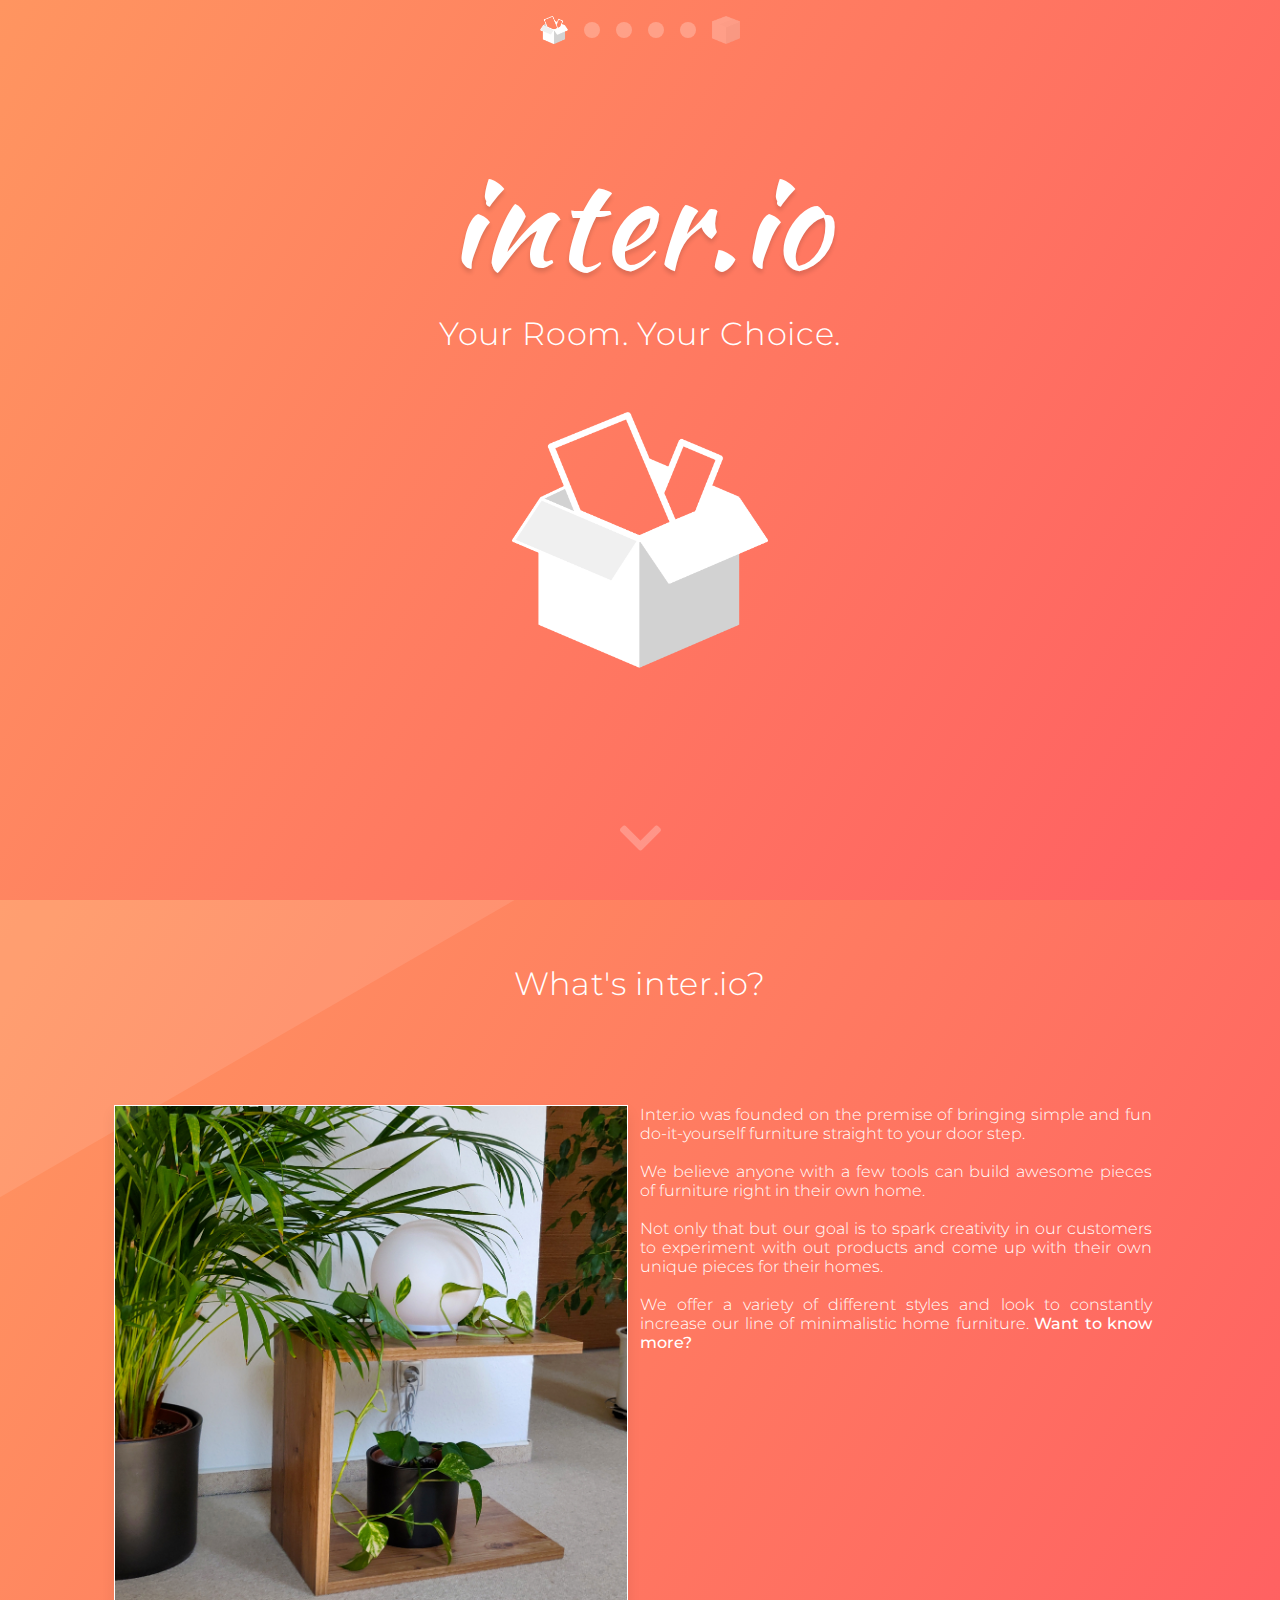
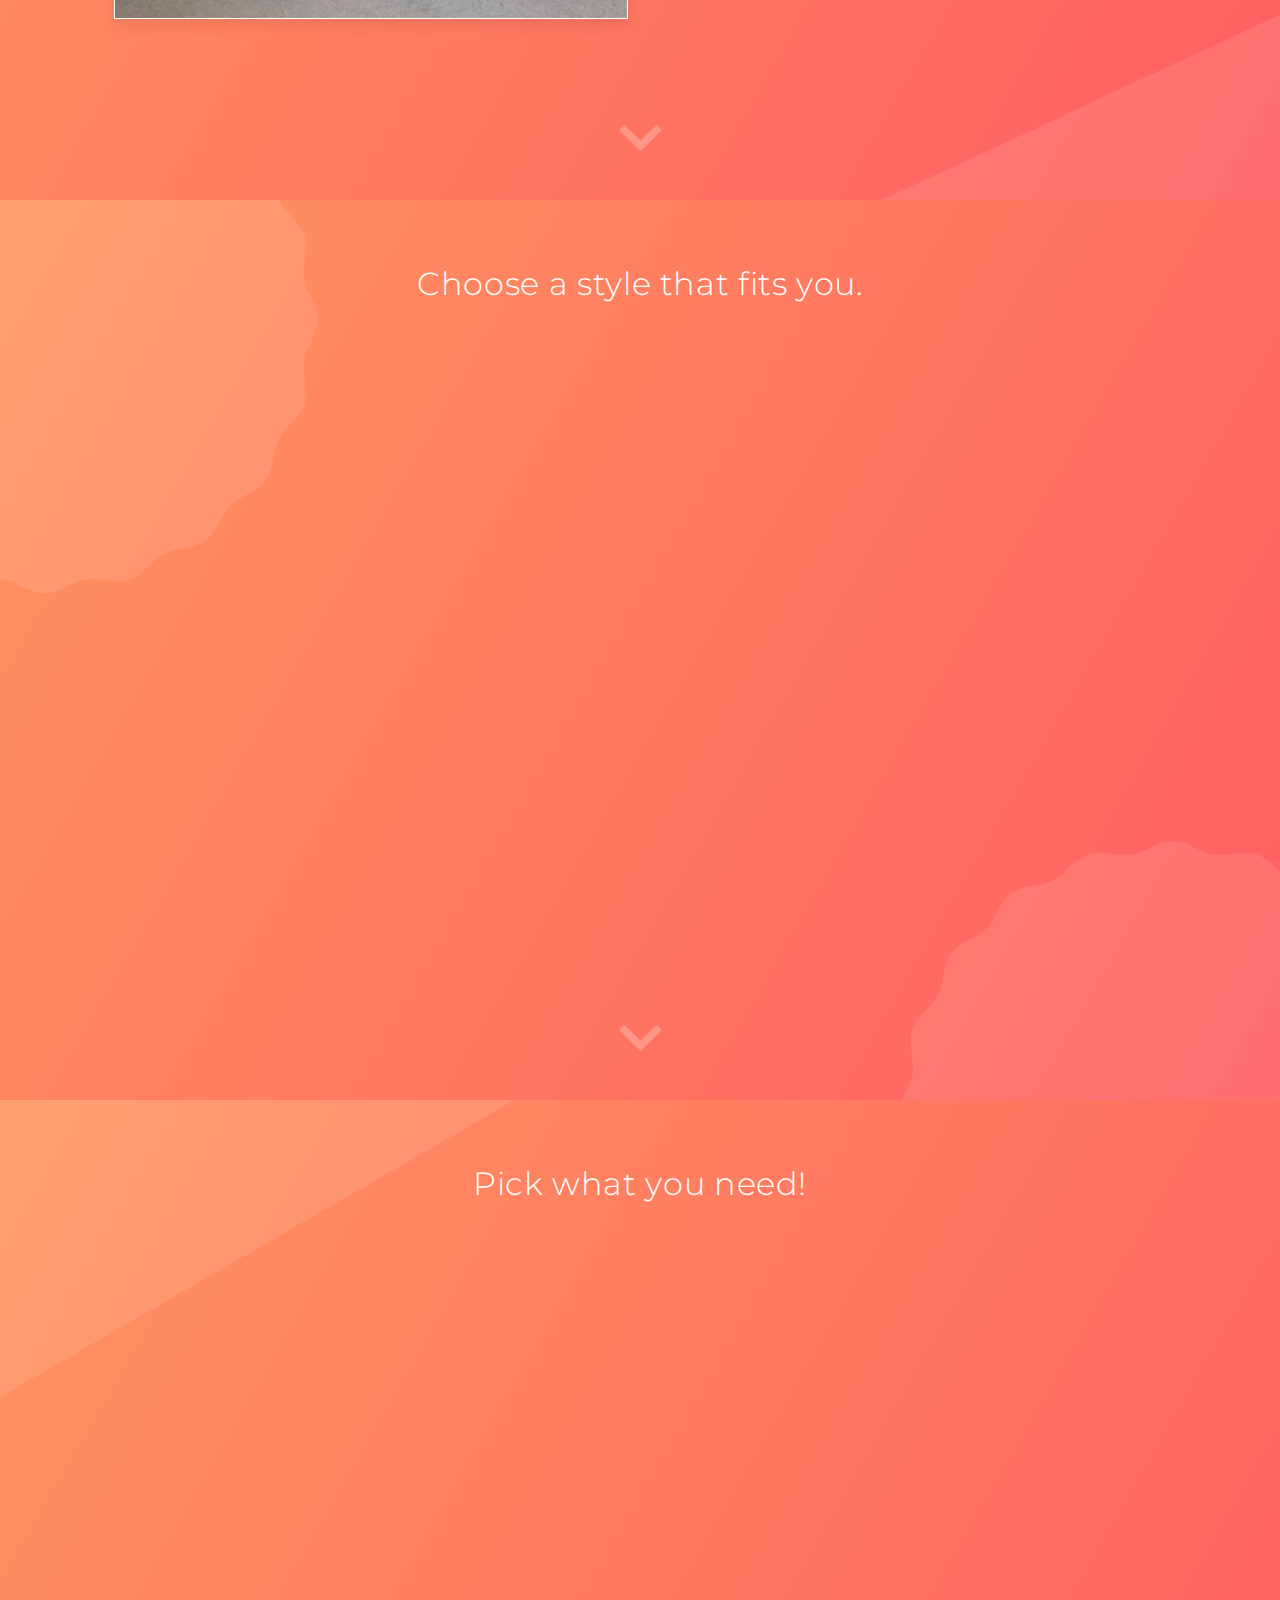
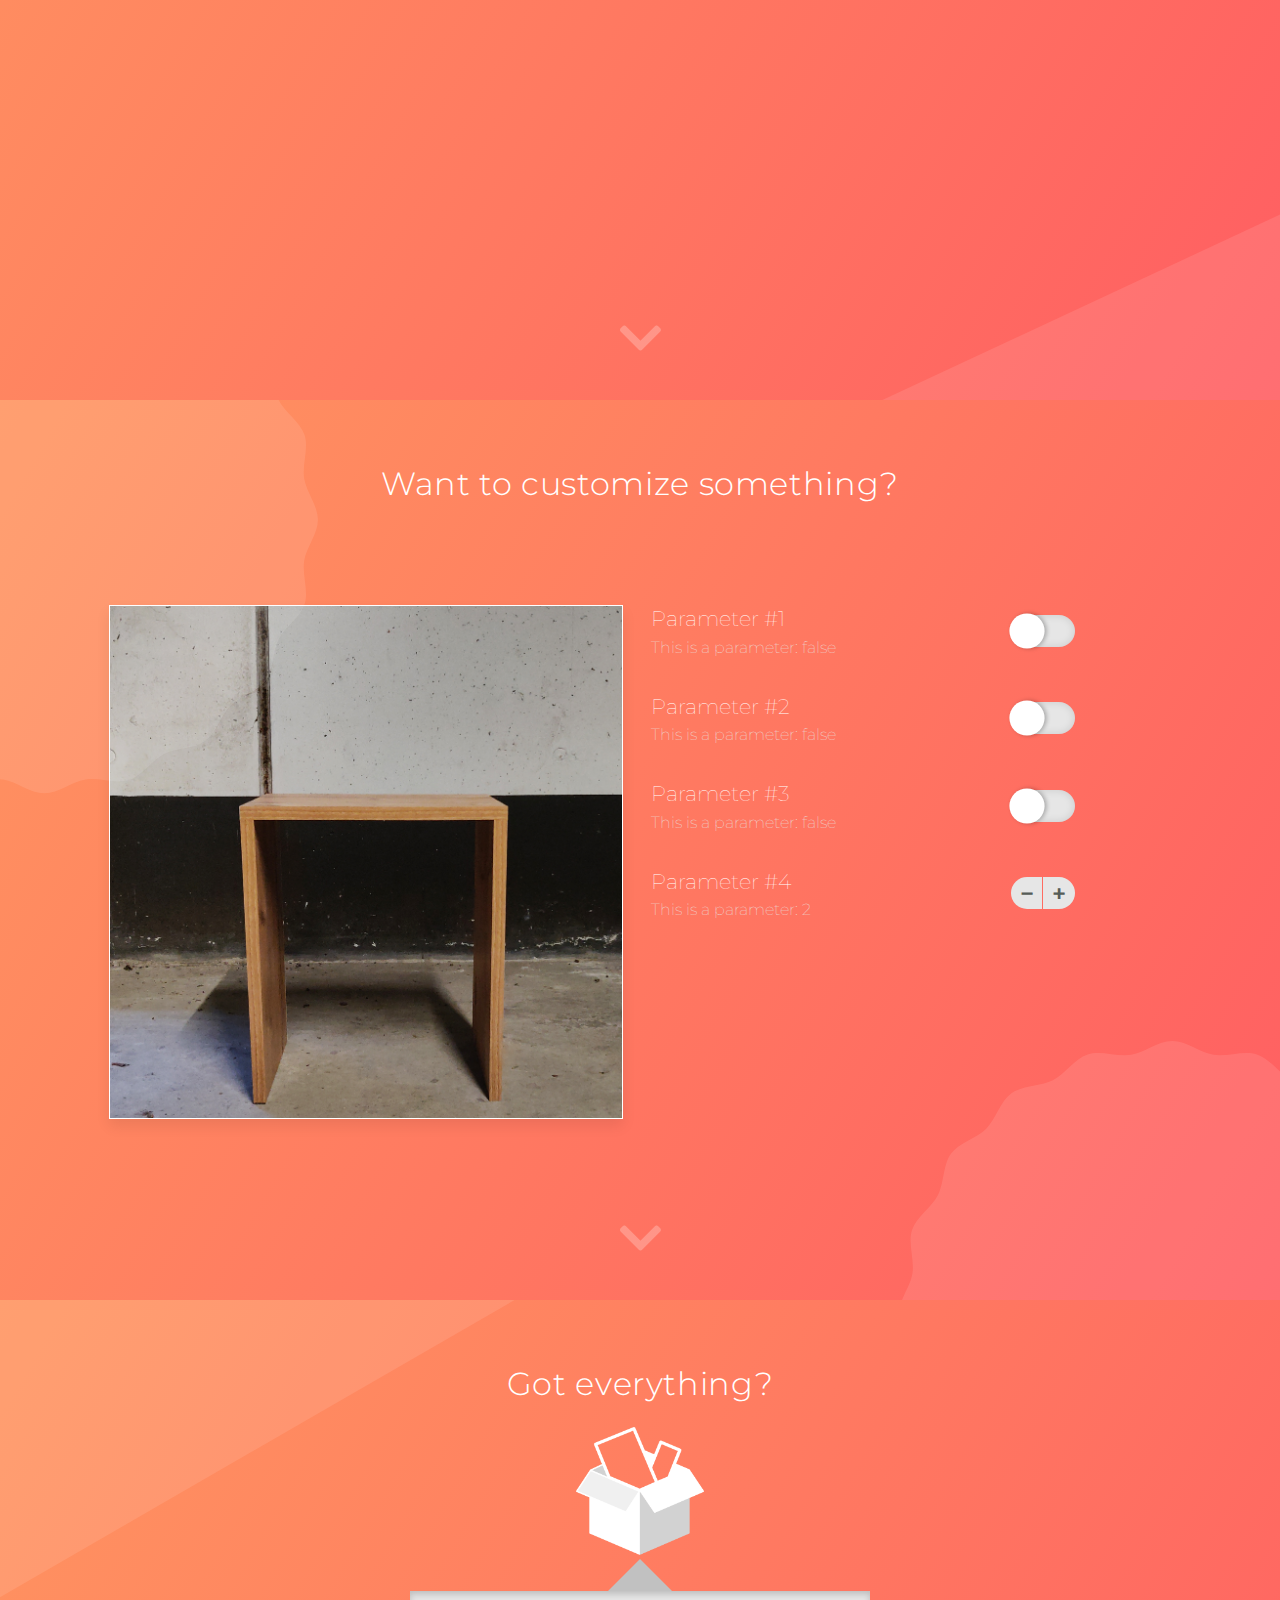
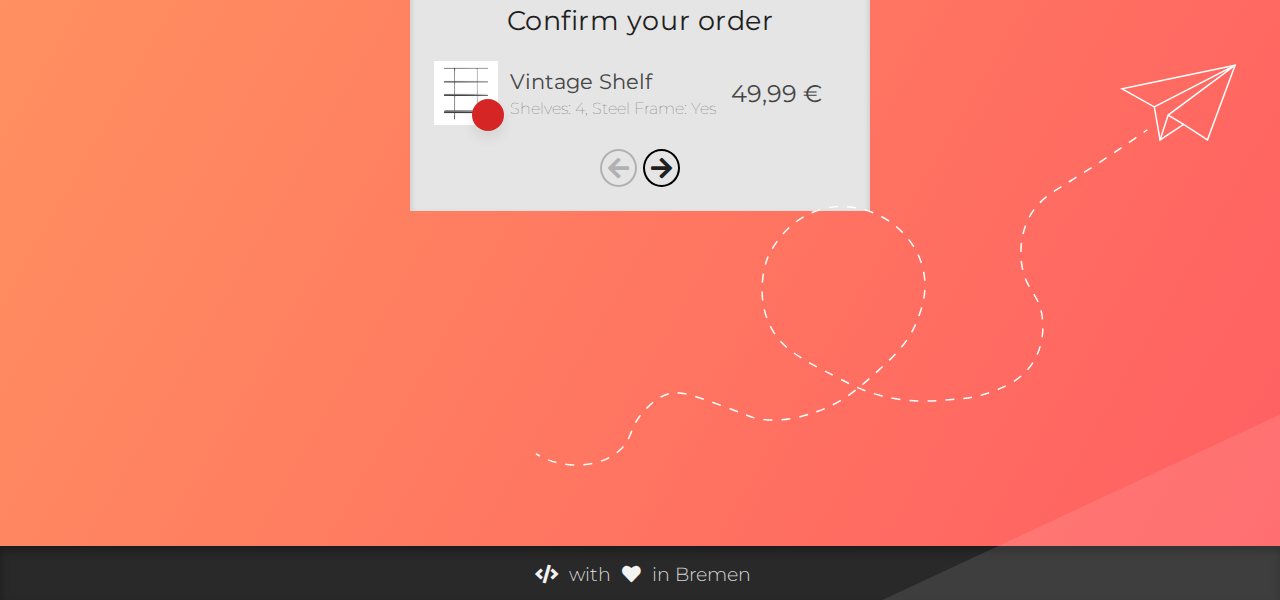
==== commit 950622da: "Align the checkout arrow" ====
--- a/index.html
+++ b/index.html
@@ -161,7 +161,7 @@
 							<div class="package-color" style="background-color: #1a1a1a;" onclick="packages.selectColorOptions(8);"><i class="fa fa-check"></i></div>
 						</div>
 					</div>
-					<div class="package">
+					<div class="package last">
 						<img class="package-img" src="assets/img/placeholder.png" onclick="packages.handlePackageClicked(3);">
 						<div class="package-color-container">
 							<div class="package-color" style="background-color: #da0c0c;" onclick="packages.selectColorOptions(9);"><i class="fa fa-check"></i></div>
@@ -253,9 +253,9 @@
 			</div>
 			<div class="page-container">
 				<h2 class="page-heading">Got everything?</h2>
-				<div class="interio-logo-small"></div>
+				<div class="interio-logo-small" id="checkout-interio-logo"></div>
+				<div class="checkout-arrow"></div>
 				<div class="checkout-container">
-					<div class="checkout-arrow"></div>
 					<div class="checkout-wizard-container">
 						<div class="checkout-wizard-content" id="checkout-wizard-1">
 							<!-- Checkout Wizard: Confirm Your Order -->
--- a/assets/css/styles.css
+++ b/assets/css/styles.css
@@ -55,7 +55,7 @@
 
 .style-container>.style>.style-img.selected {
     transform: scale(1.1) !important;
-    filter: brightness(0.6);
+    filter: brightness(0.4);
 }
 
 .style-container>.style:hover {
--- a/assets/css/checkout.css
+++ b/assets/css/checkout.css
@@ -28,11 +28,10 @@
     opacity: 1;
 }
 
-.checkout-container>.checkout-arrow {
+.checkout-arrow {
     content: " ";
     position: absolute;
-    margin-top: -64px;
-    margin-left: 15.8%;
+    margin-top: -1.15em;
     border-width: 32px;
     border-style: solid;
     border-color: transparent transparent #c1c1c1 transparent;
--- a/assets/css/responsive.css
+++ b/assets/css/responsive.css
@@ -37,6 +37,10 @@
 
     .info-container>.right {
         justify-self: center;
+    }
+
+    .progress-ring {
+        visibility: hidden;
     }
 
     .package-container {
@@ -90,7 +94,7 @@
 }
 
 /* Smartphones */
-@media screen and (max-width: 450px) {
+@media screen and (max-width: 580px) {
     section {
         height: 100vh;
         min-height: -webkit-fill-available;
@@ -105,11 +109,29 @@
         max-width: 90%;
     }
 
+    .style-container {
+        grid-row-gap: 20px;
+    }
+
+    .style-container>.style>h2 {
+        position: relative;
+        top: 0;
+        transform: translateY(-60%);
+    }
+
     .package-container {
         overflow: scroll;
         height: 75%;
         box-shadow: inset 0 -8px 8px -8px #0000007a;
         grid-template-columns: repeat(1, 1fr);
+    }
+
+    .package-container>.package.last {
+        margin-bottom: 3em;
+    }
+
+    .customize-container {
+        padding-top: 8%;
     }
 
     .customize-container>.right {
